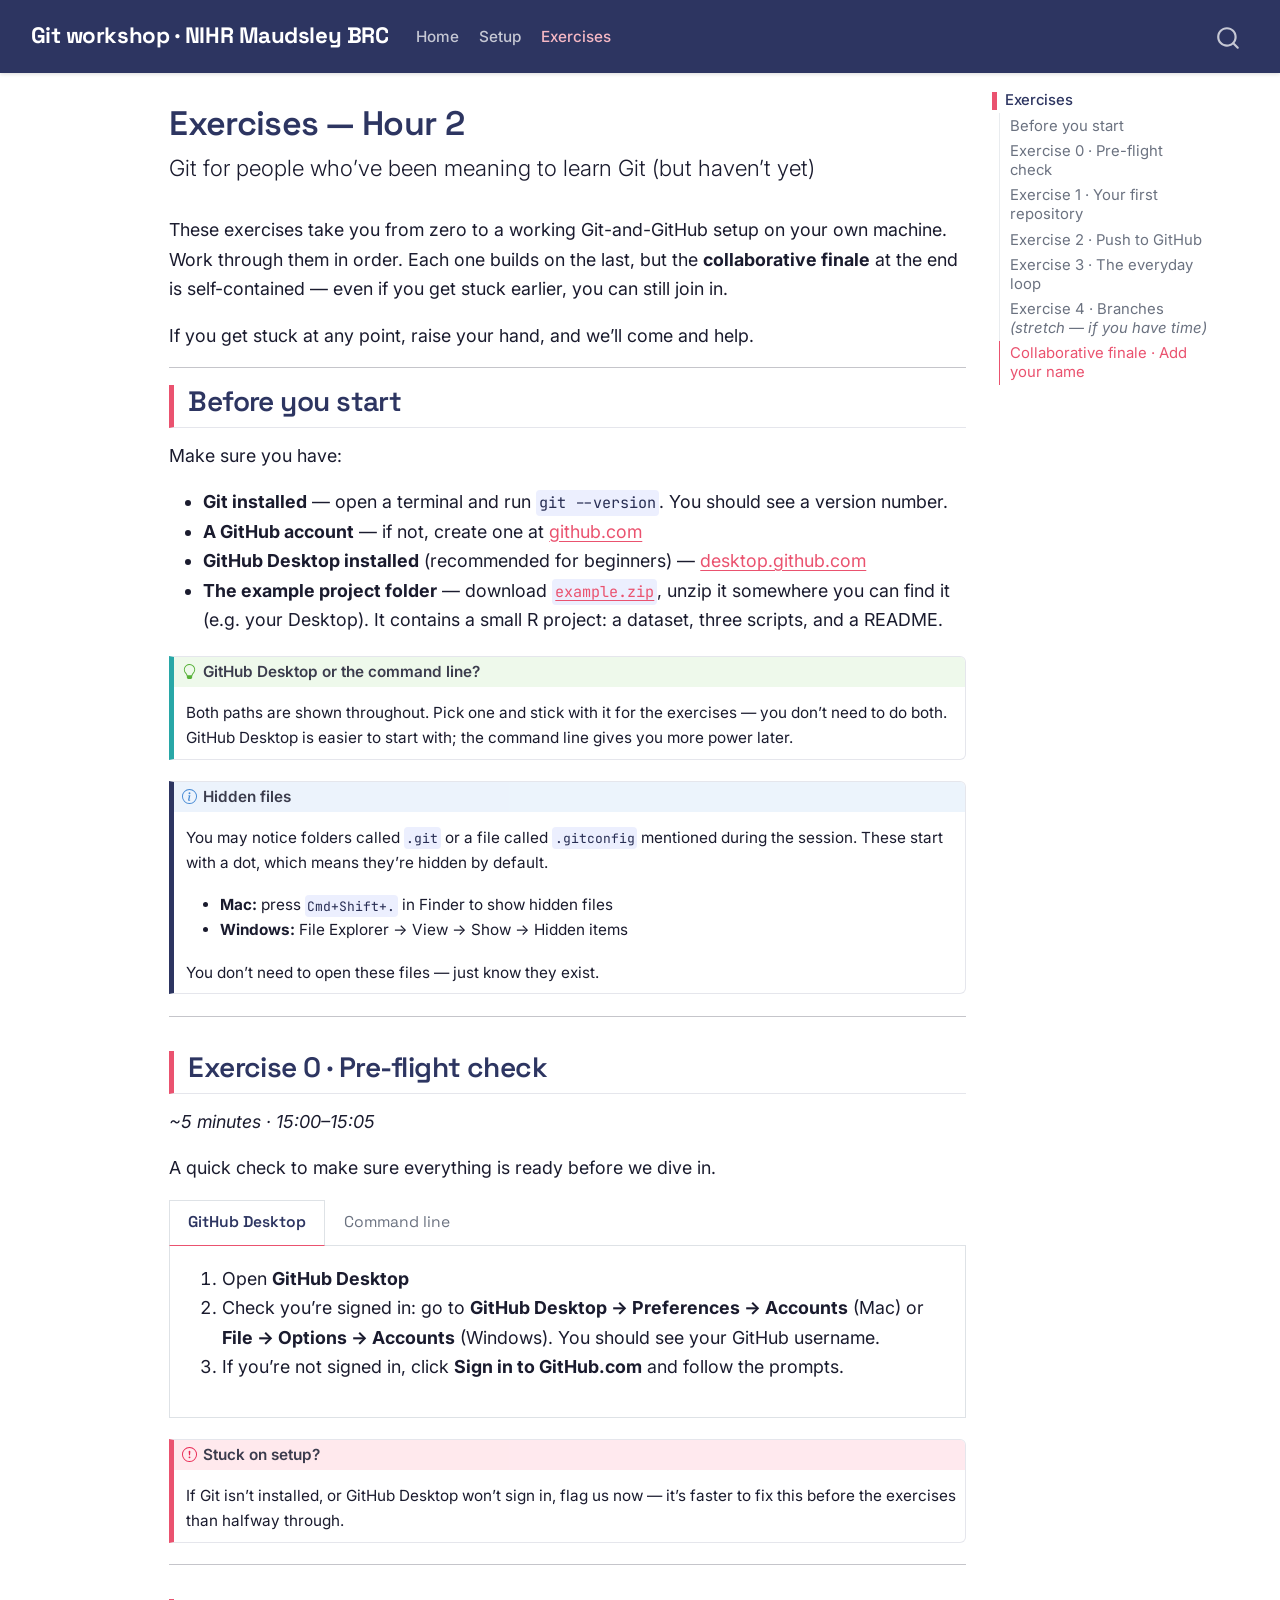
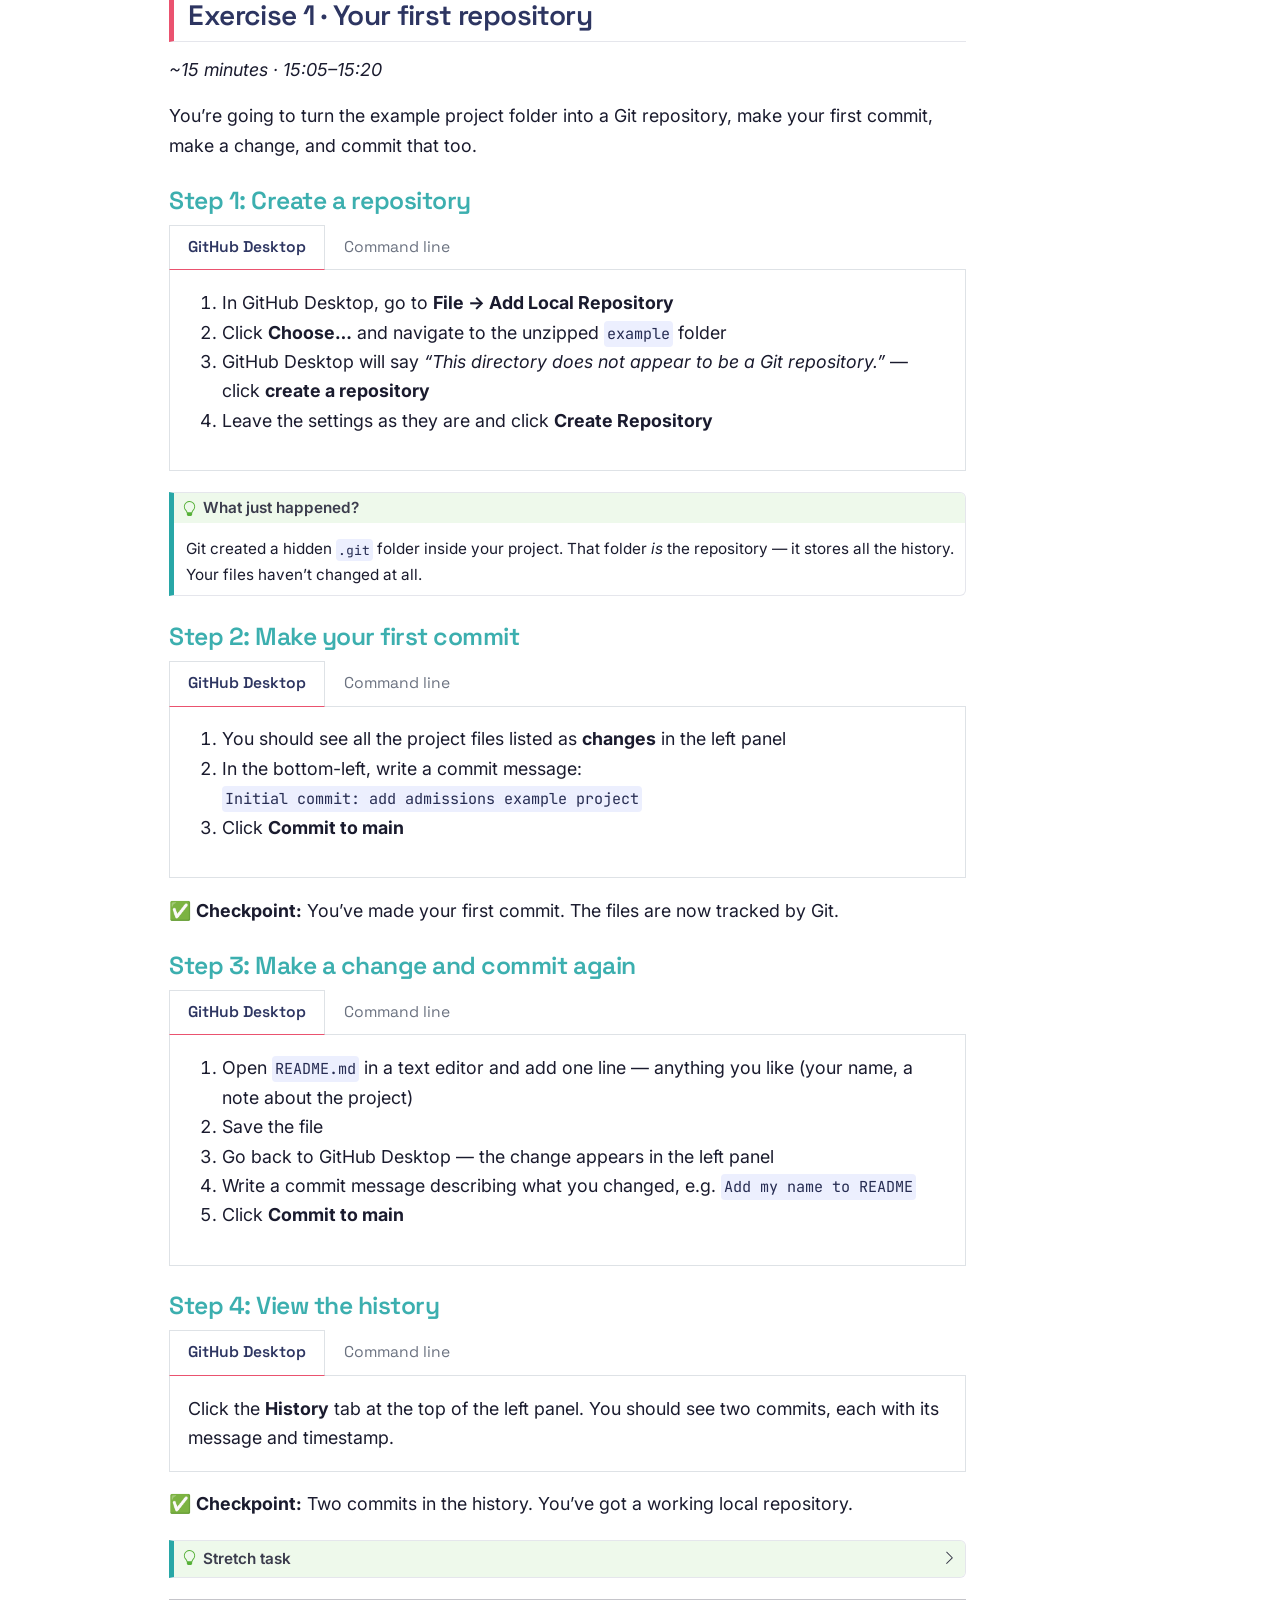
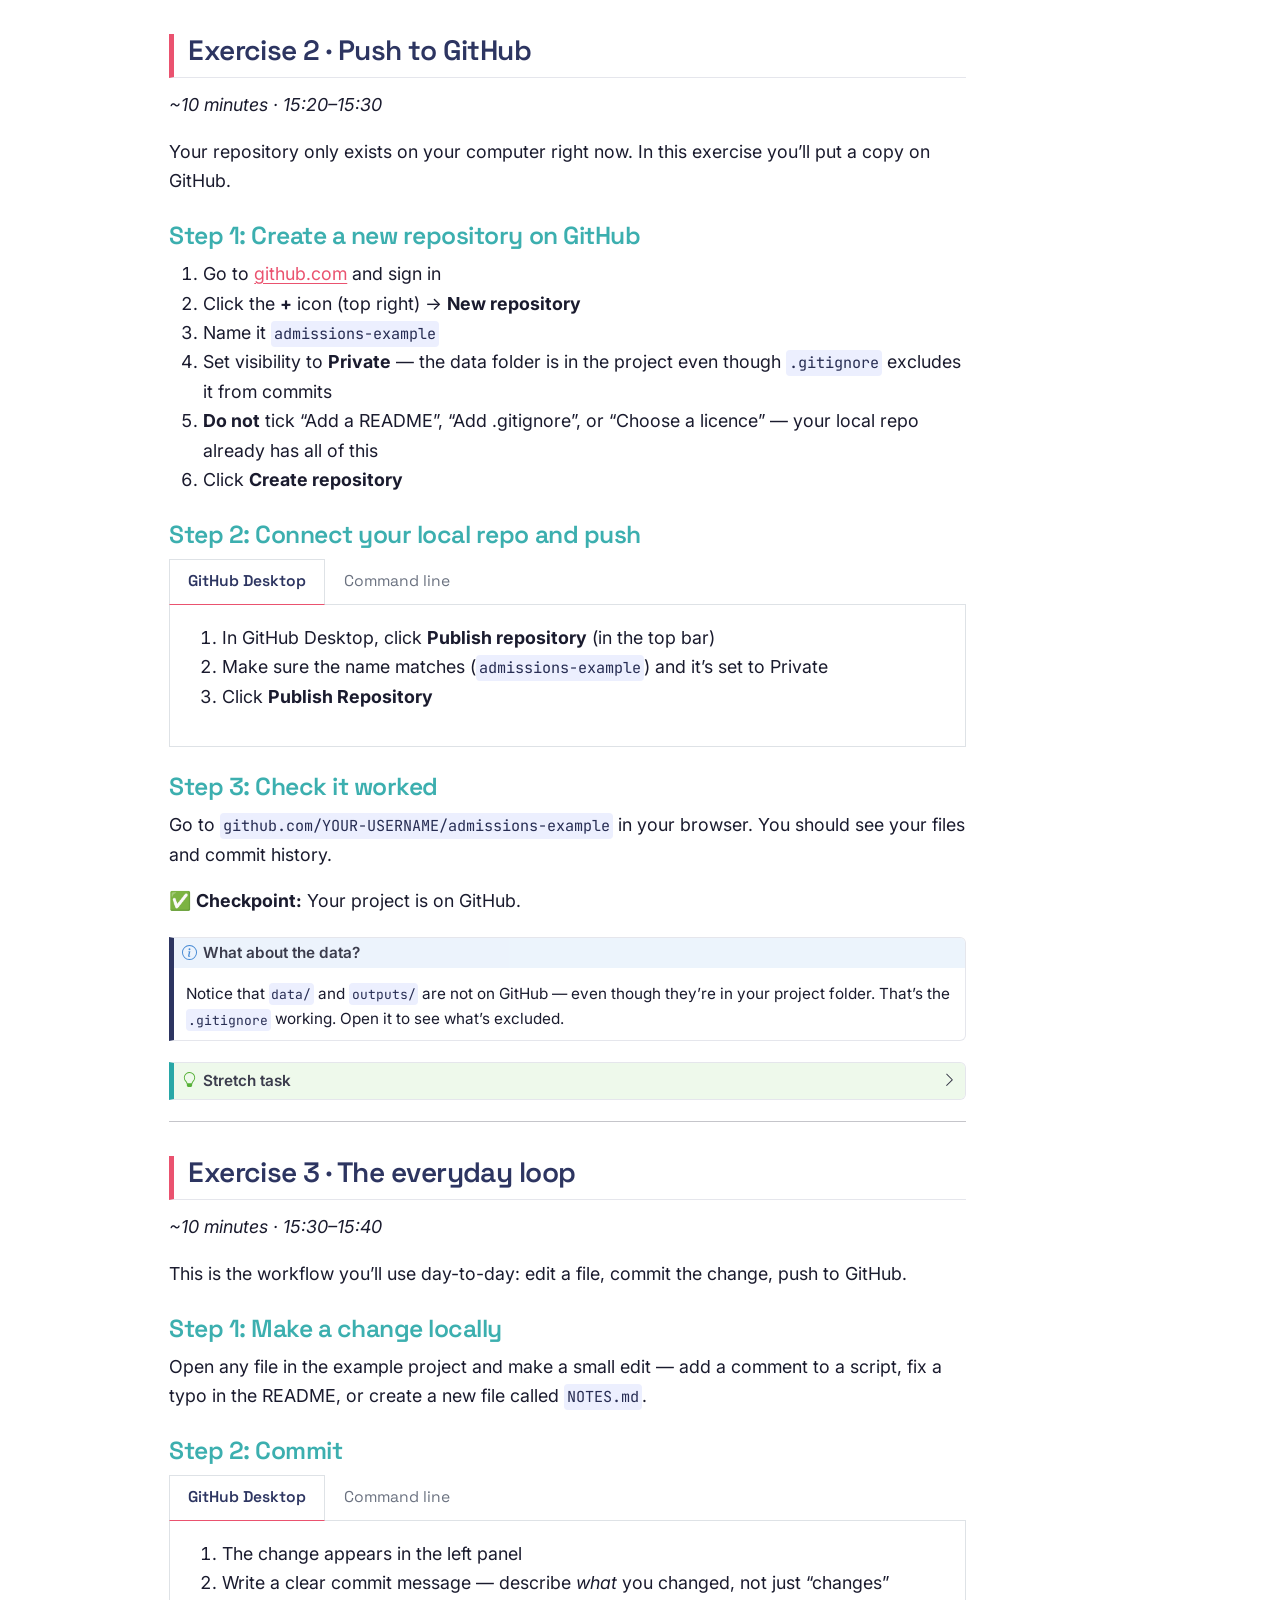
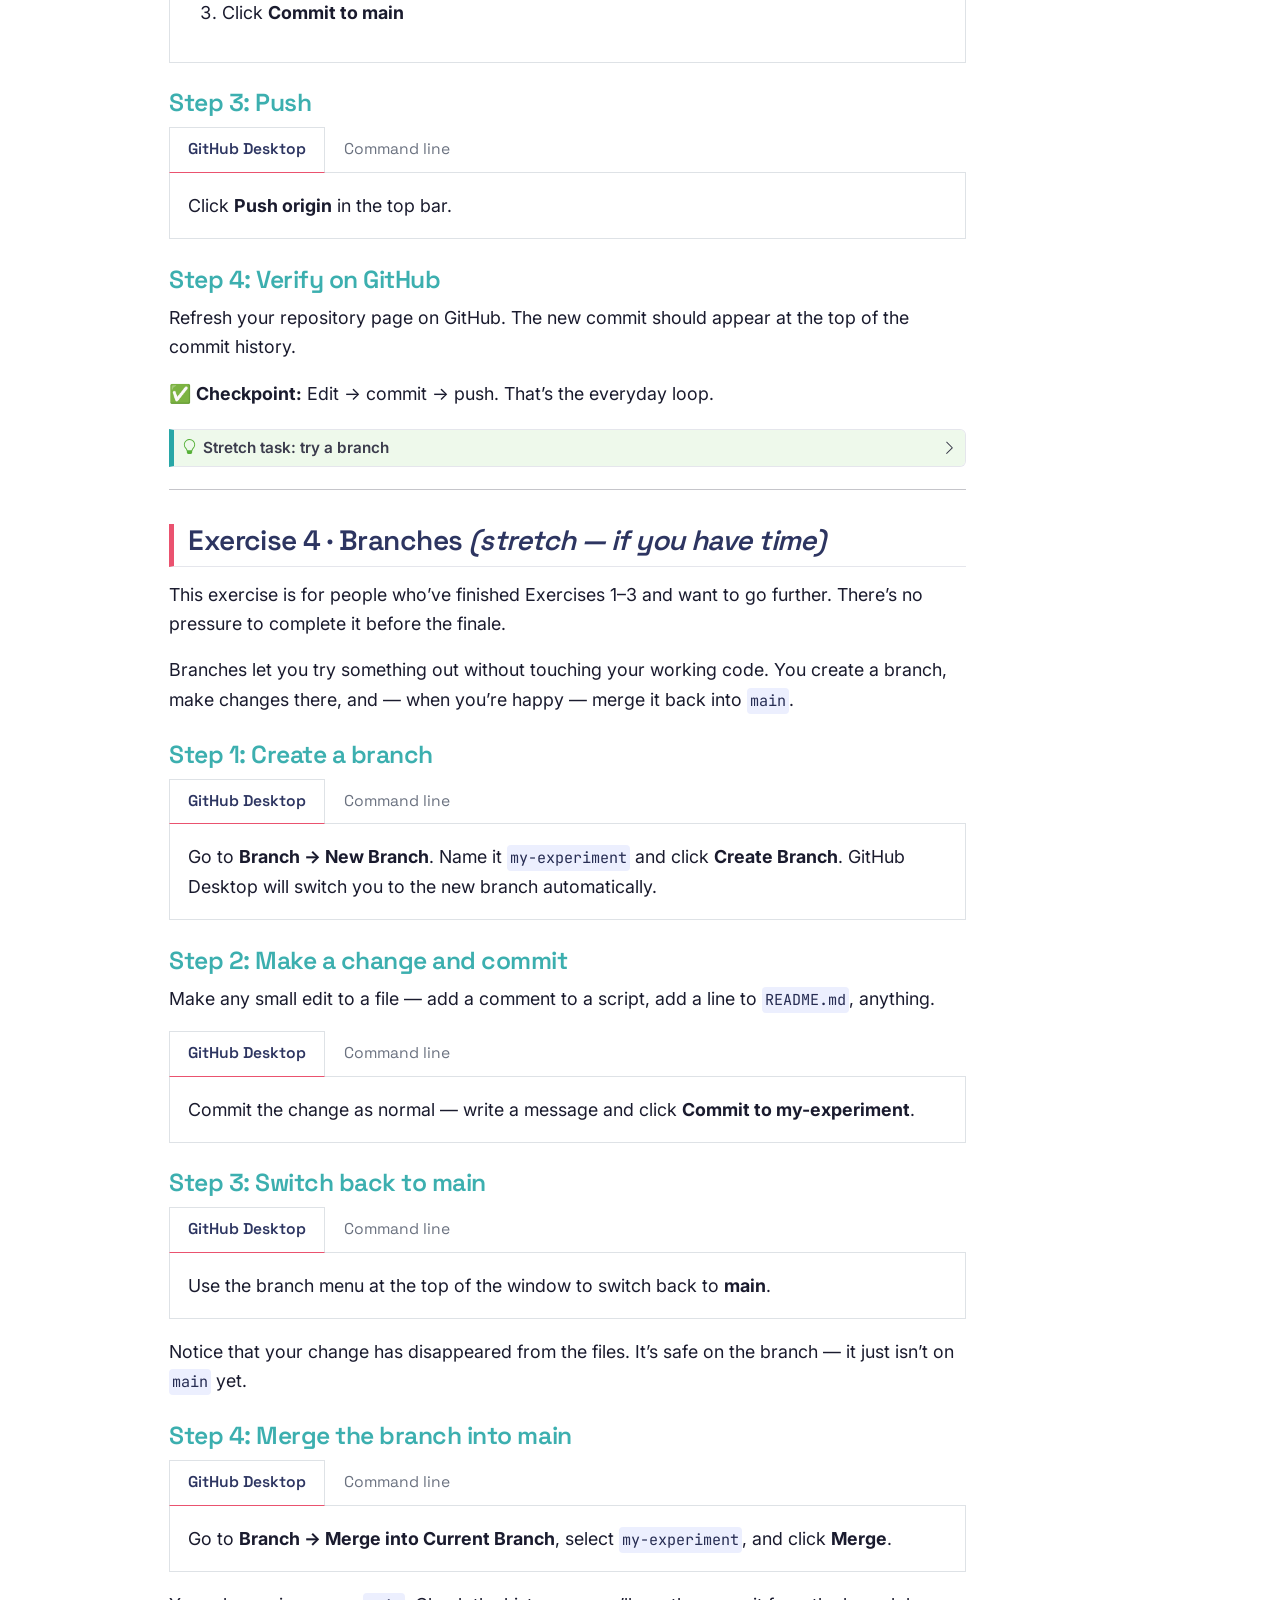
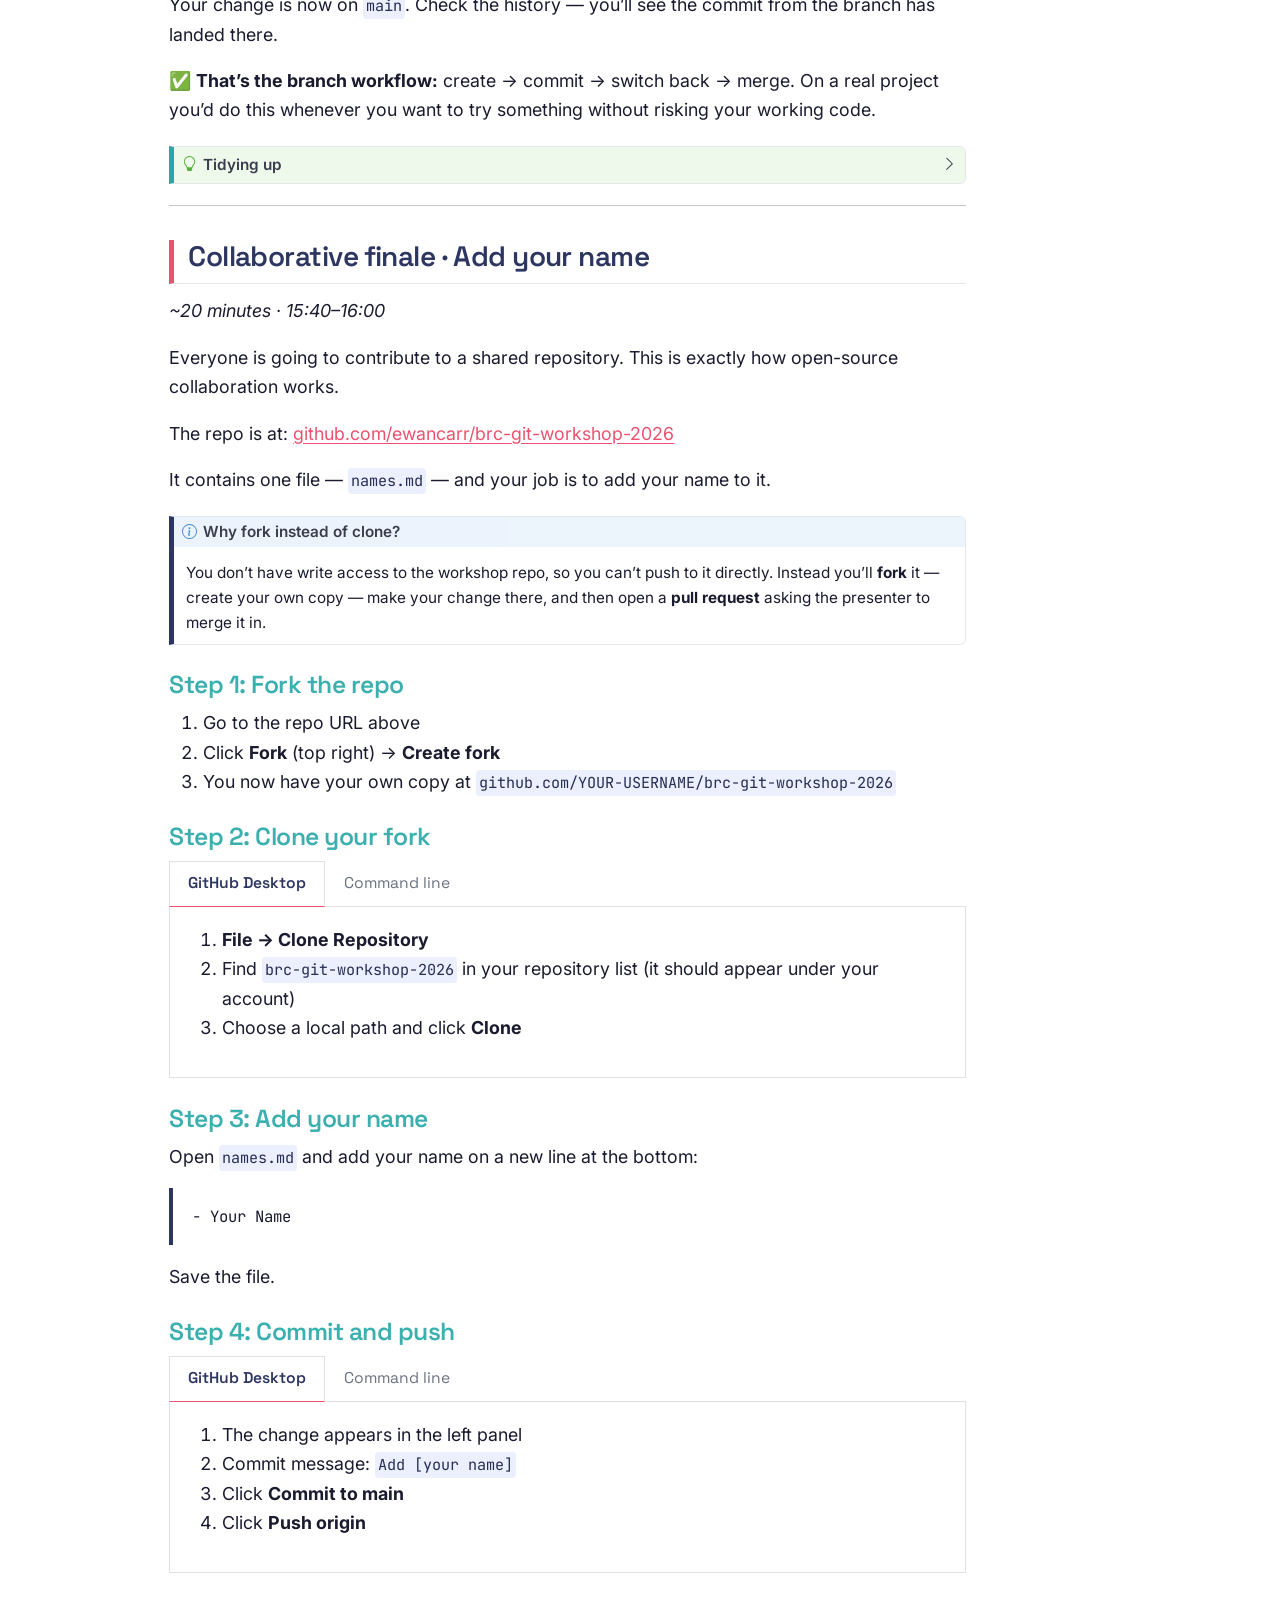
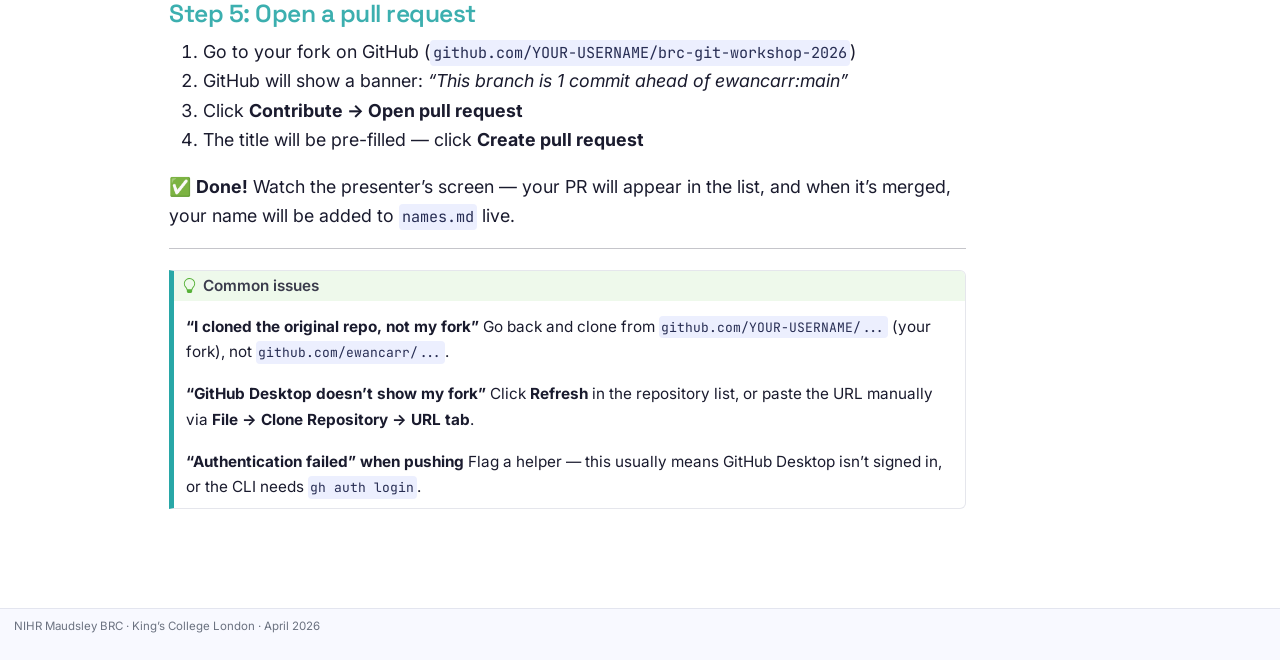
==== exercises.html @ 7ce15b09 "Built site for gh-pages" ====
<!DOCTYPE html>
<html xmlns="http://www.w3.org/1999/xhtml" lang="en" xml:lang="en"><head>

<meta charset="utf-8">
<meta name="generator" content="quarto-1.9.37">

<meta name="viewport" content="width=device-width, initial-scale=1.0, user-scalable=yes">


<title>Exercises — Hour 2 – Git workshop · NIHR Maudsley BRC</title>
<style>
/* Default styles provided by pandoc.
** See https://pandoc.org/MANUAL.html#variables-for-html for config info.
*/
code{white-space: pre-wrap;}
span.smallcaps{font-variant: small-caps;}
div.columns{display: flex; gap: min(4vw, 1.5em);}
div.column{flex: auto; overflow-x: auto;}
div.hanging-indent{margin-left: 1.5em; text-indent: -1.5em;}
ul.task-list{list-style: none;}
ul.task-list li input[type="checkbox"] {
  width: 0.8em;
  margin: 0 0.8em 0.2em -1em; /* quarto-specific, see https://github.com/quarto-dev/quarto-cli/issues/4556 */ 
  vertical-align: middle;
}
/* CSS for syntax highlighting */
html { -webkit-text-size-adjust: 100%; }
pre > code.sourceCode { white-space: pre; position: relative; }
pre > code.sourceCode > span { display: inline-block; line-height: 1.25; }
pre > code.sourceCode > span:empty { height: 1.2em; }
.sourceCode { overflow: visible; }
code.sourceCode > span { color: inherit; text-decoration: inherit; }
div.sourceCode { margin: 1em 0; }
pre.sourceCode { margin: 0; }
@media screen {
div.sourceCode { overflow: auto; }
}
@media print {
pre > code.sourceCode { white-space: pre-wrap; }
pre > code.sourceCode > span { text-indent: -5em; padding-left: 5em; }
}
pre.numberSource code
  { counter-reset: source-line 0; }
pre.numberSource code > span
  { position: relative; left: -4em; counter-increment: source-line; }
pre.numberSource code > span > a:first-child::before
  { content: counter(source-line);
    position: relative; left: -1em; text-align: right; vertical-align: baseline;
    border: none; display: inline-block;
    -webkit-touch-callout: none; -webkit-user-select: none;
    -khtml-user-select: none; -moz-user-select: none;
    -ms-user-select: none; user-select: none;
    padding: 0 4px; width: 4em;
  }
pre.numberSource { margin-left: 3em;  padding-left: 4px; }
div.sourceCode
  {   }
@media screen {
pre > code.sourceCode > span > a:first-child::before { text-decoration: underline; }
}
</style>


<script src="site_libs/quarto-nav/quarto-nav.js"></script>
<script src="site_libs/quarto-nav/headroom.min.js"></script>
<script src="site_libs/clipboard/clipboard.min.js"></script>
<script src="site_libs/quarto-search/autocomplete.umd.js"></script>
<script src="site_libs/quarto-search/fuse.min.js"></script>
<script src="site_libs/quarto-search/quarto-search.js"></script>
<meta name="quarto:offset" content="./">
<script src="site_libs/quarto-html/quarto.js" type="module"></script>
<script src="site_libs/quarto-html/tabsets/tabsets.js" type="module"></script>
<script src="site_libs/quarto-html/popper.min.js"></script>
<script src="site_libs/quarto-html/tippy.umd.min.js"></script>
<script src="site_libs/quarto-html/anchor.min.js"></script>
<link href="site_libs/quarto-html/tippy.css" rel="stylesheet">
<link href="site_libs/quarto-html/quarto-syntax-highlighting-7fde21fbbed941212ff23fc867eda995.css" rel="stylesheet" id="quarto-text-highlighting-styles">
<script src="site_libs/bootstrap/bootstrap.min.js"></script>
<link href="site_libs/bootstrap/bootstrap-icons.css" rel="stylesheet">
<link href="site_libs/bootstrap/bootstrap-3fadc6c40564baed3ffd0f9ff71109e2.min.css" rel="stylesheet" append-hash="true" id="quarto-bootstrap" data-mode="light">
<script id="quarto-search-options" type="application/json">{
  "location": "navbar",
  "copy-button": false,
  "collapse-after": 3,
  "panel-placement": "end",
  "type": "overlay",
  "limit": 50,
  "keyboard-shortcut": [
    "f",
    "/",
    "s"
  ],
  "show-item-context": false,
  "language": {
    "search-no-results-text": "No results",
    "search-matching-documents-text": "matching documents",
    "search-copy-link-title": "Copy link to search",
    "search-hide-matches-text": "Hide additional matches",
    "search-more-match-text": "more match in this document",
    "search-more-matches-text": "more matches in this document",
    "search-clear-button-title": "Clear",
    "search-text-placeholder": "",
    "search-detached-cancel-button-title": "Cancel",
    "search-submit-button-title": "Submit",
    "search-label": "Search"
  }
}</script>


</head>

<body class="nav-fixed quarto-light">

<div id="quarto-search-results"></div>
  <header id="quarto-header" class="headroom fixed-top">
    <nav class="navbar navbar-expand-lg " data-bs-theme="dark">
      <div class="navbar-container container-fluid">
      <div class="navbar-brand-container mx-auto">
    <a class="navbar-brand" href="./index.html">
    <span class="navbar-title">Git workshop · NIHR Maudsley BRC</span>
    </a>
  </div>
            <div id="quarto-search" class="" title="Search"></div>
          <button class="navbar-toggler" type="button" data-bs-toggle="collapse" data-bs-target="#navbarCollapse" aria-controls="navbarCollapse" role="menu" aria-expanded="false" aria-label="Toggle navigation" onclick="if (window.quartoToggleHeadroom) { window.quartoToggleHeadroom(); }">
  <span class="navbar-toggler-icon"></span>
</button>
          <div class="collapse navbar-collapse" id="navbarCollapse">
            <ul class="navbar-nav navbar-nav-scroll me-auto">
  <li class="nav-item">
    <a class="nav-link" href="./index.html"> 
<span class="menu-text">Home</span></a>
  </li>  
  <li class="nav-item">
    <a class="nav-link" href="./setup.html"> 
<span class="menu-text">Setup</span></a>
  </li>  
  <li class="nav-item">
    <a class="nav-link active" href="./exercises.html" aria-current="page"> 
<span class="menu-text">Exercises</span></a>
  </li>  
</ul>
          </div> <!-- /navcollapse -->
            <div class="quarto-navbar-tools">
</div>
      </div> <!-- /container-fluid -->
    </nav>
</header>
<!-- content -->
<div id="quarto-content" class="quarto-container page-columns page-rows-contents page-layout-article page-navbar">
<!-- sidebar -->
<!-- margin-sidebar -->
    <div id="quarto-margin-sidebar" class="sidebar margin-sidebar">
        <nav id="TOC" role="doc-toc" class="toc-active">
    <h2 id="toc-title">Exercises</h2>
   
  <ul class="collapse">
  <li><a href="#before-you-start" id="toc-before-you-start" class="nav-link active" data-scroll-target="#before-you-start">Before you start</a></li>
  <li><a href="#ex0" id="toc-ex0" class="nav-link" data-scroll-target="#ex0">Exercise 0 · Pre-flight check</a></li>
  <li><a href="#ex1" id="toc-ex1" class="nav-link" data-scroll-target="#ex1">Exercise 1 · Your first repository</a></li>
  <li><a href="#ex2" id="toc-ex2" class="nav-link" data-scroll-target="#ex2">Exercise 2 · Push to GitHub</a></li>
  <li><a href="#ex3" id="toc-ex3" class="nav-link" data-scroll-target="#ex3">Exercise 3 · The everyday loop</a></li>
  <li><a href="#ex4" id="toc-ex4" class="nav-link" data-scroll-target="#ex4">Exercise 4 · Branches <em>(stretch — if you have time)</em></a></li>
  <li><a href="#finale" id="toc-finale" class="nav-link" data-scroll-target="#finale">Collaborative finale · Add your name</a></li>
  </ul>
</nav>
    </div>
<!-- main -->
<main class="content" id="quarto-document-content">

<header id="title-block-header" class="quarto-title-block default">
<div class="quarto-title">
<h1 class="title">Exercises — Hour 2</h1>
<p class="subtitle lead">Git for people who’ve been meaning to learn Git (but haven’t yet)</p>
</div>



<div class="quarto-title-meta">

    
  
    
  </div>
  


</header>


<p>These exercises take you from zero to a working Git-and-GitHub setup on your own machine. Work through them in order. Each one builds on the last, but the <strong>collaborative finale</strong> at the end is self-contained — even if you get stuck earlier, you can still join in.</p>
<p>If you get stuck at any point, raise your hand, and we’ll come and help.</p>
<hr>
<section id="before-you-start" class="level2">
<h2 class="anchored" data-anchor-id="before-you-start">Before you start</h2>
<p>Make sure you have:</p>
<ul>
<li><strong>Git installed</strong> — open a terminal and run <code>git --version</code>. You should see a version number.</li>
<li><strong>A GitHub account</strong> — if not, create one at <a href="https://github.com">github.com</a></li>
<li><strong>GitHub Desktop installed</strong> (recommended for beginners) — <a href="https://desktop.github.com">desktop.github.com</a></li>
<li><strong>The example project folder</strong> — download <a href="example.zip"><code>example.zip</code></a>, unzip it somewhere you can find it (e.g.&nbsp;your Desktop). It contains a small R project: a dataset, three scripts, and a README.</li>
</ul>
<div class="callout callout-style-default callout-tip callout-titled">
<div class="callout-header d-flex align-content-center">
<div class="callout-icon-container">
<i class="callout-icon"></i>
</div>
<div class="callout-title-container flex-fill">
<span class="screen-reader-only">Tip</span>GitHub Desktop or the command line?
</div>
</div>
<div class="callout-body-container callout-body">
<p>Both paths are shown throughout. Pick one and stick with it for the exercises — you don’t need to do both. GitHub Desktop is easier to start with; the command line gives you more power later.</p>
</div>
</div>
<div class="callout callout-style-default callout-note callout-titled">
<div class="callout-header d-flex align-content-center">
<div class="callout-icon-container">
<i class="callout-icon"></i>
</div>
<div class="callout-title-container flex-fill">
<span class="screen-reader-only">Note</span>Hidden files
</div>
</div>
<div class="callout-body-container callout-body">
<p>You may notice folders called <code>.git</code> or a file called <code>.gitconfig</code> mentioned during the session. These start with a dot, which means they’re hidden by default.</p>
<ul>
<li><strong>Mac:</strong> press <code>Cmd+Shift+.</code> in Finder to show hidden files</li>
<li><strong>Windows:</strong> File Explorer → View → Show → Hidden items</li>
</ul>
<p>You don’t need to open these files — just know they exist.</p>
</div>
</div>
<hr>
</section>
<section id="ex0" class="level2">
<h2 class="anchored" data-anchor-id="ex0">Exercise 0 · Pre-flight check</h2>
<p><em>~5 minutes · 15:00–15:05</em></p>
<p>A quick check to make sure everything is ready before we dive in.</p>
<div class="tabset-margin-container"></div><div class="panel-tabset">
<ul class="nav nav-tabs" role="tablist"><li class="nav-item" role="presentation"><a class="nav-link active" id="tabset-1-1-tab" data-bs-toggle="tab" data-bs-target="#tabset-1-1" role="tab" aria-controls="tabset-1-1" aria-selected="true" href="">GitHub Desktop</a></li><li class="nav-item" role="presentation"><a class="nav-link" id="tabset-1-2-tab" data-bs-toggle="tab" data-bs-target="#tabset-1-2" role="tab" aria-controls="tabset-1-2" aria-selected="false" href="">Command line</a></li></ul>
<div class="tab-content">
<div id="tabset-1-1" class="tab-pane active" role="tabpanel" aria-labelledby="tabset-1-1-tab">
<ol type="1">
<li>Open <strong>GitHub Desktop</strong></li>
<li>Check you’re signed in: go to <strong>GitHub Desktop → Preferences → Accounts</strong> (Mac) or <strong>File → Options → Accounts</strong> (Windows). You should see your GitHub username.</li>
<li>If you’re not signed in, click <strong>Sign in to GitHub.com</strong> and follow the prompts.</li>
</ol>
</div>
<div id="tabset-1-2" class="tab-pane" role="tabpanel" aria-labelledby="tabset-1-2-tab">
<ol type="1">
<li><p>Open a terminal (<strong>Terminal</strong> on Mac, <strong>Git Bash</strong> on Windows)</p></li>
<li><p>Check Git is installed:</p>
<div class="code-copy-outer-scaffold"><div class="sourceCode" id="cb1"><pre class="sourceCode bash code-with-copy"><code class="sourceCode bash"><span id="cb1-1"><a href="#cb1-1" aria-hidden="true" tabindex="-1"></a><span class="fu">git</span> <span class="at">--version</span></span></code></pre></div><button title="Copy to Clipboard" class="code-copy-button"><i class="bi"></i></button></div>
<p>You should see something like <code>git version 2.44.0</code>.</p></li>
<li><p>Check you’re authenticated with GitHub:</p>
<div class="code-copy-outer-scaffold"><div class="sourceCode" id="cb2"><pre class="sourceCode bash code-with-copy"><code class="sourceCode bash"><span id="cb2-1"><a href="#cb2-1" aria-hidden="true" tabindex="-1"></a><span class="ex">gh</span> auth status</span></code></pre></div><button title="Copy to Clipboard" class="code-copy-button"><i class="bi"></i></button></div>
<p>If you see <code>Logged in to github.com</code>, you’re ready. If not, run:</p>
<div class="code-copy-outer-scaffold"><div class="sourceCode" id="cb3"><pre class="sourceCode bash code-with-copy"><code class="sourceCode bash"><span id="cb3-1"><a href="#cb3-1" aria-hidden="true" tabindex="-1"></a><span class="ex">gh</span> auth login</span></code></pre></div><button title="Copy to Clipboard" class="code-copy-button"><i class="bi"></i></button></div>
<p>and follow the prompts.</p></li>
</ol>
</div>
</div>
</div>
<div class="callout callout-style-default callout-important callout-titled">
<div class="callout-header d-flex align-content-center">
<div class="callout-icon-container">
<i class="callout-icon"></i>
</div>
<div class="callout-title-container flex-fill">
<span class="screen-reader-only">Important</span>Stuck on setup?
</div>
</div>
<div class="callout-body-container callout-body">
<p>If Git isn’t installed, or GitHub Desktop won’t sign in, flag us now — it’s faster to fix this before the exercises than halfway through.</p>
</div>
</div>
<hr>
</section>
<section id="ex1" class="level2">
<h2 class="anchored" data-anchor-id="ex1">Exercise 1 · Your first repository</h2>
<p><em>~15 minutes · 15:05–15:20</em></p>
<p>You’re going to turn the example project folder into a Git repository, make your first commit, make a change, and commit that too.</p>
<section id="step-1-create-a-repository" class="level3">
<h3 class="anchored" data-anchor-id="step-1-create-a-repository">Step 1: Create a repository</h3>
<div class="tabset-margin-container"></div><div class="panel-tabset">
<ul class="nav nav-tabs" role="tablist"><li class="nav-item" role="presentation"><a class="nav-link active" id="tabset-2-1-tab" data-bs-toggle="tab" data-bs-target="#tabset-2-1" role="tab" aria-controls="tabset-2-1" aria-selected="true" href="">GitHub Desktop</a></li><li class="nav-item" role="presentation"><a class="nav-link" id="tabset-2-2-tab" data-bs-toggle="tab" data-bs-target="#tabset-2-2" role="tab" aria-controls="tabset-2-2" aria-selected="false" href="">Command line</a></li></ul>
<div class="tab-content">
<div id="tabset-2-1" class="tab-pane active" role="tabpanel" aria-labelledby="tabset-2-1-tab">
<ol type="1">
<li>In GitHub Desktop, go to <strong>File → Add Local Repository</strong></li>
<li>Click <strong>Choose…</strong> and navigate to the unzipped <code>example</code> folder</li>
<li>GitHub Desktop will say <em>“This directory does not appear to be a Git repository.”</em> — click <strong>create a repository</strong></li>
<li>Leave the settings as they are and click <strong>Create Repository</strong></li>
</ol>
</div>
<div id="tabset-2-2" class="tab-pane" role="tabpanel" aria-labelledby="tabset-2-2-tab">
<ol type="1">
<li><p>In your terminal, navigate to the example folder:</p>
<div class="code-copy-outer-scaffold"><div class="sourceCode" id="cb4"><pre class="sourceCode bash code-with-copy"><code class="sourceCode bash"><span id="cb4-1"><a href="#cb4-1" aria-hidden="true" tabindex="-1"></a><span class="bu">cd</span> ~/Desktop/example</span></code></pre></div><button title="Copy to Clipboard" class="code-copy-button"><i class="bi"></i></button></div>
<p>(adjust the path if you unzipped it somewhere else)</p></li>
<li><p>Initialise a Git repository:</p>
<div class="code-copy-outer-scaffold"><div class="sourceCode" id="cb5"><pre class="sourceCode bash code-with-copy"><code class="sourceCode bash"><span id="cb5-1"><a href="#cb5-1" aria-hidden="true" tabindex="-1"></a><span class="fu">git</span> init</span>
<span id="cb5-2"><a href="#cb5-2" aria-hidden="true" tabindex="-1"></a><span class="fu">git</span> symbolic-ref HEAD refs/heads/main</span></code></pre></div><button title="Copy to Clipboard" class="code-copy-button"><i class="bi"></i></button></div></li>
</ol>
</div>
</div>
</div>
<div class="callout callout-style-default callout-tip callout-titled">
<div class="callout-header d-flex align-content-center">
<div class="callout-icon-container">
<i class="callout-icon"></i>
</div>
<div class="callout-title-container flex-fill">
<span class="screen-reader-only">Tip</span>What just happened?
</div>
</div>
<div class="callout-body-container callout-body">
<p>Git created a hidden <code>.git</code> folder inside your project. That folder <em>is</em> the repository — it stores all the history. Your files haven’t changed at all.</p>
</div>
</div>
</section>
<section id="step-2-make-your-first-commit" class="level3">
<h3 class="anchored" data-anchor-id="step-2-make-your-first-commit">Step 2: Make your first commit</h3>
<div class="tabset-margin-container"></div><div class="panel-tabset">
<ul class="nav nav-tabs" role="tablist"><li class="nav-item" role="presentation"><a class="nav-link active" id="tabset-3-1-tab" data-bs-toggle="tab" data-bs-target="#tabset-3-1" role="tab" aria-controls="tabset-3-1" aria-selected="true" href="">GitHub Desktop</a></li><li class="nav-item" role="presentation"><a class="nav-link" id="tabset-3-2-tab" data-bs-toggle="tab" data-bs-target="#tabset-3-2" role="tab" aria-controls="tabset-3-2" aria-selected="false" href="">Command line</a></li></ul>
<div class="tab-content">
<div id="tabset-3-1" class="tab-pane active" role="tabpanel" aria-labelledby="tabset-3-1-tab">
<ol type="1">
<li>You should see all the project files listed as <strong>changes</strong> in the left panel</li>
<li>In the bottom-left, write a commit message: <code>Initial commit: add admissions example project</code></li>
<li>Click <strong>Commit to main</strong></li>
</ol>
</div>
<div id="tabset-3-2" class="tab-pane" role="tabpanel" aria-labelledby="tabset-3-2-tab">
<div class="code-copy-outer-scaffold"><div class="sourceCode" id="cb6"><pre class="sourceCode bash code-with-copy"><code class="sourceCode bash"><span id="cb6-1"><a href="#cb6-1" aria-hidden="true" tabindex="-1"></a><span class="fu">git</span> add .</span>
<span id="cb6-2"><a href="#cb6-2" aria-hidden="true" tabindex="-1"></a><span class="fu">git</span> commit <span class="at">-m</span> <span class="st">"Initial commit: add admissions example project"</span></span></code></pre></div><button title="Copy to Clipboard" class="code-copy-button"><i class="bi"></i></button></div>
</div>
</div>
</div>
<p>✅ <strong>Checkpoint:</strong> You’ve made your first commit. The files are now tracked by Git.</p>
</section>
<section id="step-3-make-a-change-and-commit-again" class="level3">
<h3 class="anchored" data-anchor-id="step-3-make-a-change-and-commit-again">Step 3: Make a change and commit again</h3>
<div class="tabset-margin-container"></div><div class="panel-tabset">
<ul class="nav nav-tabs" role="tablist"><li class="nav-item" role="presentation"><a class="nav-link active" id="tabset-4-1-tab" data-bs-toggle="tab" data-bs-target="#tabset-4-1" role="tab" aria-controls="tabset-4-1" aria-selected="true" href="">GitHub Desktop</a></li><li class="nav-item" role="presentation"><a class="nav-link" id="tabset-4-2-tab" data-bs-toggle="tab" data-bs-target="#tabset-4-2" role="tab" aria-controls="tabset-4-2" aria-selected="false" href="">Command line</a></li></ul>
<div class="tab-content">
<div id="tabset-4-1" class="tab-pane active" role="tabpanel" aria-labelledby="tabset-4-1-tab">
<ol type="1">
<li>Open <code>README.md</code> in a text editor and add one line — anything you like (your name, a note about the project)</li>
<li>Save the file</li>
<li>Go back to GitHub Desktop — the change appears in the left panel</li>
<li>Write a commit message describing what you changed, e.g.&nbsp;<code>Add my name to README</code></li>
<li>Click <strong>Commit to main</strong></li>
</ol>
</div>
<div id="tabset-4-2" class="tab-pane" role="tabpanel" aria-labelledby="tabset-4-2-tab">
<ol type="1">
<li><p>Open <code>README.md</code> and add a line, then save</p></li>
<li><p>Stage and commit the change:</p>
<div class="code-copy-outer-scaffold"><div class="sourceCode" id="cb7"><pre class="sourceCode bash code-with-copy"><code class="sourceCode bash"><span id="cb7-1"><a href="#cb7-1" aria-hidden="true" tabindex="-1"></a><span class="fu">git</span> add README.md</span>
<span id="cb7-2"><a href="#cb7-2" aria-hidden="true" tabindex="-1"></a><span class="fu">git</span> commit <span class="at">-m</span> <span class="st">"Add my name to README"</span></span></code></pre></div><button title="Copy to Clipboard" class="code-copy-button"><i class="bi"></i></button></div></li>
</ol>
</div>
</div>
</div>
</section>
<section id="step-4-view-the-history" class="level3">
<h3 class="anchored" data-anchor-id="step-4-view-the-history">Step 4: View the history</h3>
<div class="tabset-margin-container"></div><div class="panel-tabset">
<ul class="nav nav-tabs" role="tablist"><li class="nav-item" role="presentation"><a class="nav-link active" id="tabset-5-1-tab" data-bs-toggle="tab" data-bs-target="#tabset-5-1" role="tab" aria-controls="tabset-5-1" aria-selected="true" href="">GitHub Desktop</a></li><li class="nav-item" role="presentation"><a class="nav-link" id="tabset-5-2-tab" data-bs-toggle="tab" data-bs-target="#tabset-5-2" role="tab" aria-controls="tabset-5-2" aria-selected="false" href="">Command line</a></li></ul>
<div class="tab-content">
<div id="tabset-5-1" class="tab-pane active" role="tabpanel" aria-labelledby="tabset-5-1-tab">
<p>Click the <strong>History</strong> tab at the top of the left panel. You should see two commits, each with its message and timestamp.</p>
</div>
<div id="tabset-5-2" class="tab-pane" role="tabpanel" aria-labelledby="tabset-5-2-tab">
<div class="code-copy-outer-scaffold"><div class="sourceCode" id="cb8"><pre class="sourceCode bash code-with-copy"><code class="sourceCode bash"><span id="cb8-1"><a href="#cb8-1" aria-hidden="true" tabindex="-1"></a><span class="fu">git</span> log <span class="at">--oneline</span></span></code></pre></div><button title="Copy to Clipboard" class="code-copy-button"><i class="bi"></i></button></div>
<p>You should see two commits listed, most recent first.</p>
</div>
</div>
</div>
<p>✅ <strong>Checkpoint:</strong> Two commits in the history. You’ve got a working local repository.</p>
<div class="callout callout-style-default callout-tip callout-titled">
<div class="callout-header d-flex align-content-center collapsed" data-bs-toggle="collapse" data-bs-target=".callout-5-contents" aria-controls="callout-5" aria-expanded="false" aria-label="Toggle callout">
<div class="callout-icon-container">
<i class="callout-icon"></i>
</div>
<div class="callout-title-container flex-fill">
<span class="screen-reader-only">Tip</span>Stretch task
</div>
<div class="callout-btn-toggle d-inline-block border-0 py-1 ps-1 pe-0 float-end"><i class="callout-toggle"></i></div>
</div>
<div id="callout-5" class="callout-5-contents callout-collapse collapse">
<div class="callout-body-container callout-body">
<ul>
<li>Make two more commits (change a different file each time)</li>
<li>In GitHub Desktop, click on a commit in the History tab to see exactly what changed line by line</li>
<li>On the command line: <code>git diff HEAD~1</code> compares your current state to the previous commit</li>
</ul>
</div>
</div>
</div>
<hr>
</section>
</section>
<section id="ex2" class="level2">
<h2 class="anchored" data-anchor-id="ex2">Exercise 2 · Push to GitHub</h2>
<p><em>~10 minutes · 15:20–15:30</em></p>
<p>Your repository only exists on your computer right now. In this exercise you’ll put a copy on GitHub.</p>
<section id="step-1-create-a-new-repository-on-github" class="level3">
<h3 class="anchored" data-anchor-id="step-1-create-a-new-repository-on-github">Step 1: Create a new repository on GitHub</h3>
<ol type="1">
<li>Go to <a href="https://github.com">github.com</a> and sign in</li>
<li>Click the <strong>+</strong> icon (top right) → <strong>New repository</strong></li>
<li>Name it <code>admissions-example</code></li>
<li>Set visibility to <strong>Private</strong> — the data folder is in the project even though <code>.gitignore</code> excludes it from commits</li>
<li><strong>Do not</strong> tick “Add a README”, “Add .gitignore”, or “Choose a licence” — your local repo already has all of this</li>
<li>Click <strong>Create repository</strong></li>
</ol>
</section>
<section id="step-2-connect-your-local-repo-and-push" class="level3">
<h3 class="anchored" data-anchor-id="step-2-connect-your-local-repo-and-push">Step 2: Connect your local repo and push</h3>
<div class="tabset-margin-container"></div><div class="panel-tabset">
<ul class="nav nav-tabs" role="tablist"><li class="nav-item" role="presentation"><a class="nav-link active" id="tabset-6-1-tab" data-bs-toggle="tab" data-bs-target="#tabset-6-1" role="tab" aria-controls="tabset-6-1" aria-selected="true" href="">GitHub Desktop</a></li><li class="nav-item" role="presentation"><a class="nav-link" id="tabset-6-2-tab" data-bs-toggle="tab" data-bs-target="#tabset-6-2" role="tab" aria-controls="tabset-6-2" aria-selected="false" href="">Command line</a></li></ul>
<div class="tab-content">
<div id="tabset-6-1" class="tab-pane active" role="tabpanel" aria-labelledby="tabset-6-1-tab">
<ol type="1">
<li>In GitHub Desktop, click <strong>Publish repository</strong> (in the top bar)</li>
<li>Make sure the name matches (<code>admissions-example</code>) and it’s set to Private</li>
<li>Click <strong>Publish Repository</strong></li>
</ol>
</div>
<div id="tabset-6-2" class="tab-pane" role="tabpanel" aria-labelledby="tabset-6-2-tab">
<p>Copy the two lines GitHub shows you under <em>“…or push an existing repository from the command line”</em>. They look like this:</p>
<div class="code-copy-outer-scaffold"><div class="sourceCode" id="cb9"><pre class="sourceCode bash code-with-copy"><code class="sourceCode bash"><span id="cb9-1"><a href="#cb9-1" aria-hidden="true" tabindex="-1"></a><span class="fu">git</span> remote add origin https://github.com/YOUR-USERNAME/admissions-example.git</span>
<span id="cb9-2"><a href="#cb9-2" aria-hidden="true" tabindex="-1"></a><span class="fu">git</span> push <span class="at">-u</span> origin main</span></code></pre></div><button title="Copy to Clipboard" class="code-copy-button"><i class="bi"></i></button></div>
<p>Run them in your terminal (replacing <code>YOUR-USERNAME</code> with your GitHub username).</p>
</div>
</div>
</div>
</section>
<section id="step-3-check-it-worked" class="level3">
<h3 class="anchored" data-anchor-id="step-3-check-it-worked">Step 3: Check it worked</h3>
<p>Go to <code>github.com/YOUR-USERNAME/admissions-example</code> in your browser. You should see your files and commit history.</p>
<p>✅ <strong>Checkpoint:</strong> Your project is on GitHub.</p>
<div class="callout callout-style-default callout-note callout-titled">
<div class="callout-header d-flex align-content-center">
<div class="callout-icon-container">
<i class="callout-icon"></i>
</div>
<div class="callout-title-container flex-fill">
<span class="screen-reader-only">Note</span>What about the data?
</div>
</div>
<div class="callout-body-container callout-body">
<p>Notice that <code>data/</code> and <code>outputs/</code> are not on GitHub — even though they’re in your project folder. That’s the <code>.gitignore</code> working. Open it to see what’s excluded.</p>
</div>
</div>
<div class="callout callout-style-default callout-tip callout-titled">
<div class="callout-header d-flex align-content-center collapsed" data-bs-toggle="collapse" data-bs-target=".callout-7-contents" aria-controls="callout-7" aria-expanded="false" aria-label="Toggle callout">
<div class="callout-icon-container">
<i class="callout-icon"></i>
</div>
<div class="callout-title-container flex-fill">
<span class="screen-reader-only">Tip</span>Stretch task
</div>
<div class="callout-btn-toggle d-inline-block border-0 py-1 ps-1 pe-0 float-end"><i class="callout-toggle"></i></div>
</div>
<div id="callout-7" class="callout-7-contents callout-collapse collapse">
<div class="callout-body-container callout-body">
<ul>
<li>Open <code>.gitignore</code> and add a new line: <code>*.log</code></li>
<li>Save the file, commit it (<code>Add *.log to .gitignore</code>), and push</li>
<li>Check that the new commit appears on GitHub</li>
</ul>
</div>
</div>
</div>
<hr>
</section>
</section>
<section id="ex3" class="level2">
<h2 class="anchored" data-anchor-id="ex3">Exercise 3 · The everyday loop</h2>
<p><em>~10 minutes · 15:30–15:40</em></p>
<p>This is the workflow you’ll use day-to-day: edit a file, commit the change, push to GitHub.</p>
<section id="step-1-make-a-change-locally" class="level3">
<h3 class="anchored" data-anchor-id="step-1-make-a-change-locally">Step 1: Make a change locally</h3>
<p>Open any file in the example project and make a small edit — add a comment to a script, fix a typo in the README, or create a new file called <code>NOTES.md</code>.</p>
</section>
<section id="step-2-commit" class="level3">
<h3 class="anchored" data-anchor-id="step-2-commit">Step 2: Commit</h3>
<div class="tabset-margin-container"></div><div class="panel-tabset">
<ul class="nav nav-tabs" role="tablist"><li class="nav-item" role="presentation"><a class="nav-link active" id="tabset-7-1-tab" data-bs-toggle="tab" data-bs-target="#tabset-7-1" role="tab" aria-controls="tabset-7-1" aria-selected="true" href="">GitHub Desktop</a></li><li class="nav-item" role="presentation"><a class="nav-link" id="tabset-7-2-tab" data-bs-toggle="tab" data-bs-target="#tabset-7-2" role="tab" aria-controls="tabset-7-2" aria-selected="false" href="">Command line</a></li></ul>
<div class="tab-content">
<div id="tabset-7-1" class="tab-pane active" role="tabpanel" aria-labelledby="tabset-7-1-tab">
<ol type="1">
<li>The change appears in the left panel</li>
<li>Write a clear commit message — describe <em>what</em> you changed, not just “changes”</li>
<li>Click <strong>Commit to main</strong></li>
</ol>
</div>
<div id="tabset-7-2" class="tab-pane" role="tabpanel" aria-labelledby="tabset-7-2-tab">
<div class="code-copy-outer-scaffold"><div class="sourceCode" id="cb10"><pre class="sourceCode bash code-with-copy"><code class="sourceCode bash"><span id="cb10-1"><a href="#cb10-1" aria-hidden="true" tabindex="-1"></a><span class="fu">git</span> add .</span>
<span id="cb10-2"><a href="#cb10-2" aria-hidden="true" tabindex="-1"></a><span class="fu">git</span> commit <span class="at">-m</span> <span class="st">"Your descriptive message here"</span></span></code></pre></div><button title="Copy to Clipboard" class="code-copy-button"><i class="bi"></i></button></div>
</div>
</div>
</div>
</section>
<section id="step-3-push" class="level3">
<h3 class="anchored" data-anchor-id="step-3-push">Step 3: Push</h3>
<div class="tabset-margin-container"></div><div class="panel-tabset">
<ul class="nav nav-tabs" role="tablist"><li class="nav-item" role="presentation"><a class="nav-link active" id="tabset-8-1-tab" data-bs-toggle="tab" data-bs-target="#tabset-8-1" role="tab" aria-controls="tabset-8-1" aria-selected="true" href="">GitHub Desktop</a></li><li class="nav-item" role="presentation"><a class="nav-link" id="tabset-8-2-tab" data-bs-toggle="tab" data-bs-target="#tabset-8-2" role="tab" aria-controls="tabset-8-2" aria-selected="false" href="">Command line</a></li></ul>
<div class="tab-content">
<div id="tabset-8-1" class="tab-pane active" role="tabpanel" aria-labelledby="tabset-8-1-tab">
<p>Click <strong>Push origin</strong> in the top bar.</p>
</div>
<div id="tabset-8-2" class="tab-pane" role="tabpanel" aria-labelledby="tabset-8-2-tab">
<div class="code-copy-outer-scaffold"><div class="sourceCode" id="cb11"><pre class="sourceCode bash code-with-copy"><code class="sourceCode bash"><span id="cb11-1"><a href="#cb11-1" aria-hidden="true" tabindex="-1"></a><span class="fu">git</span> push</span></code></pre></div><button title="Copy to Clipboard" class="code-copy-button"><i class="bi"></i></button></div>
</div>
</div>
</div>
</section>
<section id="step-4-verify-on-github" class="level3">
<h3 class="anchored" data-anchor-id="step-4-verify-on-github">Step 4: Verify on GitHub</h3>
<p>Refresh your repository page on GitHub. The new commit should appear at the top of the commit history.</p>
<p>✅ <strong>Checkpoint:</strong> Edit → commit → push. That’s the everyday loop.</p>
<div class="callout callout-style-default callout-tip callout-titled">
<div class="callout-header d-flex align-content-center collapsed" data-bs-toggle="collapse" data-bs-target=".callout-8-contents" aria-controls="callout-8" aria-expanded="false" aria-label="Toggle callout">
<div class="callout-icon-container">
<i class="callout-icon"></i>
</div>
<div class="callout-title-container flex-fill">
<span class="screen-reader-only">Tip</span>Stretch task: try a branch
</div>
<div class="callout-btn-toggle d-inline-block border-0 py-1 ps-1 pe-0 float-end"><i class="callout-toggle"></i></div>
</div>
<div id="callout-8" class="callout-8-contents callout-collapse collapse">
<div class="callout-body-container callout-body">
<div class="code-copy-outer-scaffold"><div class="sourceCode" id="cb12"><pre class="sourceCode bash code-with-copy"><code class="sourceCode bash"><span id="cb12-1"><a href="#cb12-1" aria-hidden="true" tabindex="-1"></a><span class="fu">git</span> checkout <span class="at">-b</span> my-experiment</span></code></pre></div><button title="Copy to Clipboard" class="code-copy-button"><i class="bi"></i></button></div>
<p>Make a commit on the branch, then switch back to <code>main</code>:</p>
<div class="code-copy-outer-scaffold"><div class="sourceCode" id="cb13"><pre class="sourceCode bash code-with-copy"><code class="sourceCode bash"><span id="cb13-1"><a href="#cb13-1" aria-hidden="true" tabindex="-1"></a><span class="fu">git</span> checkout main</span></code></pre></div><button title="Copy to Clipboard" class="code-copy-button"><i class="bi"></i></button></div>
<p>Notice that your change has “disappeared” from the files — it’s on the branch, not on <code>main</code>. Switch back to see it return:</p>
<div class="code-copy-outer-scaffold"><div class="sourceCode" id="cb14"><pre class="sourceCode bash code-with-copy"><code class="sourceCode bash"><span id="cb14-1"><a href="#cb14-1" aria-hidden="true" tabindex="-1"></a><span class="fu">git</span> checkout my-experiment</span></code></pre></div><button title="Copy to Clipboard" class="code-copy-button"><i class="bi"></i></button></div>
<p>In GitHub Desktop: <strong>Branch → New Branch</strong>, make a commit, then switch back via the branch menu at the top.</p>
</div>
</div>
</div>
<hr>
</section>
</section>
<section id="ex4" class="level2">
<h2 class="anchored" data-anchor-id="ex4">Exercise 4 · Branches <em>(stretch — if you have time)</em></h2>
<p>This exercise is for people who’ve finished Exercises 1–3 and want to go further. There’s no pressure to complete it before the finale.</p>
<p>Branches let you try something out without touching your working code. You create a branch, make changes there, and — when you’re happy — merge it back into <code>main</code>.</p>
<section id="step-1-create-a-branch" class="level3">
<h3 class="anchored" data-anchor-id="step-1-create-a-branch">Step 1: Create a branch</h3>
<div class="tabset-margin-container"></div><div class="panel-tabset">
<ul class="nav nav-tabs" role="tablist"><li class="nav-item" role="presentation"><a class="nav-link active" id="tabset-9-1-tab" data-bs-toggle="tab" data-bs-target="#tabset-9-1" role="tab" aria-controls="tabset-9-1" aria-selected="true" href="">GitHub Desktop</a></li><li class="nav-item" role="presentation"><a class="nav-link" id="tabset-9-2-tab" data-bs-toggle="tab" data-bs-target="#tabset-9-2" role="tab" aria-controls="tabset-9-2" aria-selected="false" href="">Command line</a></li></ul>
<div class="tab-content">
<div id="tabset-9-1" class="tab-pane active" role="tabpanel" aria-labelledby="tabset-9-1-tab">
<p>Go to <strong>Branch → New Branch</strong>. Name it <code>my-experiment</code> and click <strong>Create Branch</strong>. GitHub Desktop will switch you to the new branch automatically.</p>
</div>
<div id="tabset-9-2" class="tab-pane" role="tabpanel" aria-labelledby="tabset-9-2-tab">
<div class="code-copy-outer-scaffold"><div class="sourceCode" id="cb15"><pre class="sourceCode bash code-with-copy"><code class="sourceCode bash"><span id="cb15-1"><a href="#cb15-1" aria-hidden="true" tabindex="-1"></a><span class="fu">git</span> checkout <span class="at">-b</span> my-experiment</span></code></pre></div><button title="Copy to Clipboard" class="code-copy-button"><i class="bi"></i></button></div>
</div>
</div>
</div>
</section>
<section id="step-2-make-a-change-and-commit" class="level3">
<h3 class="anchored" data-anchor-id="step-2-make-a-change-and-commit">Step 2: Make a change and commit</h3>
<p>Make any small edit to a file — add a comment to a script, add a line to <code>README.md</code>, anything.</p>
<div class="tabset-margin-container"></div><div class="panel-tabset">
<ul class="nav nav-tabs" role="tablist"><li class="nav-item" role="presentation"><a class="nav-link active" id="tabset-10-1-tab" data-bs-toggle="tab" data-bs-target="#tabset-10-1" role="tab" aria-controls="tabset-10-1" aria-selected="true" href="">GitHub Desktop</a></li><li class="nav-item" role="presentation"><a class="nav-link" id="tabset-10-2-tab" data-bs-toggle="tab" data-bs-target="#tabset-10-2" role="tab" aria-controls="tabset-10-2" aria-selected="false" href="">Command line</a></li></ul>
<div class="tab-content">
<div id="tabset-10-1" class="tab-pane active" role="tabpanel" aria-labelledby="tabset-10-1-tab">
<p>Commit the change as normal — write a message and click <strong>Commit to my-experiment</strong>.</p>
</div>
<div id="tabset-10-2" class="tab-pane" role="tabpanel" aria-labelledby="tabset-10-2-tab">
<div class="code-copy-outer-scaffold"><div class="sourceCode" id="cb16"><pre class="sourceCode bash code-with-copy"><code class="sourceCode bash"><span id="cb16-1"><a href="#cb16-1" aria-hidden="true" tabindex="-1"></a><span class="fu">git</span> add .</span>
<span id="cb16-2"><a href="#cb16-2" aria-hidden="true" tabindex="-1"></a><span class="fu">git</span> commit <span class="at">-m</span> <span class="st">"Experiment with a change"</span></span></code></pre></div><button title="Copy to Clipboard" class="code-copy-button"><i class="bi"></i></button></div>
</div>
</div>
</div>
</section>
<section id="step-3-switch-back-to-main" class="level3">
<h3 class="anchored" data-anchor-id="step-3-switch-back-to-main">Step 3: Switch back to main</h3>
<div class="tabset-margin-container"></div><div class="panel-tabset">
<ul class="nav nav-tabs" role="tablist"><li class="nav-item" role="presentation"><a class="nav-link active" id="tabset-11-1-tab" data-bs-toggle="tab" data-bs-target="#tabset-11-1" role="tab" aria-controls="tabset-11-1" aria-selected="true" href="">GitHub Desktop</a></li><li class="nav-item" role="presentation"><a class="nav-link" id="tabset-11-2-tab" data-bs-toggle="tab" data-bs-target="#tabset-11-2" role="tab" aria-controls="tabset-11-2" aria-selected="false" href="">Command line</a></li></ul>
<div class="tab-content">
<div id="tabset-11-1" class="tab-pane active" role="tabpanel" aria-labelledby="tabset-11-1-tab">
<p>Use the branch menu at the top of the window to switch back to <strong>main</strong>.</p>
</div>
<div id="tabset-11-2" class="tab-pane" role="tabpanel" aria-labelledby="tabset-11-2-tab">
<div class="code-copy-outer-scaffold"><div class="sourceCode" id="cb17"><pre class="sourceCode bash code-with-copy"><code class="sourceCode bash"><span id="cb17-1"><a href="#cb17-1" aria-hidden="true" tabindex="-1"></a><span class="fu">git</span> checkout main</span></code></pre></div><button title="Copy to Clipboard" class="code-copy-button"><i class="bi"></i></button></div>
</div>
</div>
</div>
<p>Notice that your change has disappeared from the files. It’s safe on the branch — it just isn’t on <code>main</code> yet.</p>
</section>
<section id="step-4-merge-the-branch-into-main" class="level3">
<h3 class="anchored" data-anchor-id="step-4-merge-the-branch-into-main">Step 4: Merge the branch into main</h3>
<div class="tabset-margin-container"></div><div class="panel-tabset">
<ul class="nav nav-tabs" role="tablist"><li class="nav-item" role="presentation"><a class="nav-link active" id="tabset-12-1-tab" data-bs-toggle="tab" data-bs-target="#tabset-12-1" role="tab" aria-controls="tabset-12-1" aria-selected="true" href="">GitHub Desktop</a></li><li class="nav-item" role="presentation"><a class="nav-link" id="tabset-12-2-tab" data-bs-toggle="tab" data-bs-target="#tabset-12-2" role="tab" aria-controls="tabset-12-2" aria-selected="false" href="">Command line</a></li></ul>
<div class="tab-content">
<div id="tabset-12-1" class="tab-pane active" role="tabpanel" aria-labelledby="tabset-12-1-tab">
<p>Go to <strong>Branch → Merge into Current Branch</strong>, select <code>my-experiment</code>, and click <strong>Merge</strong>.</p>
</div>
<div id="tabset-12-2" class="tab-pane" role="tabpanel" aria-labelledby="tabset-12-2-tab">
<div class="code-copy-outer-scaffold"><div class="sourceCode" id="cb18"><pre class="sourceCode bash code-with-copy"><code class="sourceCode bash"><span id="cb18-1"><a href="#cb18-1" aria-hidden="true" tabindex="-1"></a><span class="fu">git</span> merge my-experiment</span></code></pre></div><button title="Copy to Clipboard" class="code-copy-button"><i class="bi"></i></button></div>
</div>
</div>
</div>
<p>Your change is now on <code>main</code>. Check the history — you’ll see the commit from the branch has landed there.</p>
<p>✅ <strong>That’s the branch workflow:</strong> create → commit → switch back → merge. On a real project you’d do this whenever you want to try something without risking your working code.</p>
<div class="callout callout-style-default callout-tip callout-titled">
<div class="callout-header d-flex align-content-center collapsed" data-bs-toggle="collapse" data-bs-target=".callout-9-contents" aria-controls="callout-9" aria-expanded="false" aria-label="Toggle callout">
<div class="callout-icon-container">
<i class="callout-icon"></i>
</div>
<div class="callout-title-container flex-fill">
<span class="screen-reader-only">Tip</span>Tidying up
</div>
<div class="callout-btn-toggle d-inline-block border-0 py-1 ps-1 pe-0 float-end"><i class="callout-toggle"></i></div>
</div>
<div id="callout-9" class="callout-9-contents callout-collapse collapse">
<div class="callout-body-container callout-body">
<p>Once a branch is merged you can delete it — it’s done its job.</p>
<div class="code-copy-outer-scaffold"><div class="sourceCode" id="cb19"><pre class="sourceCode bash code-with-copy"><code class="sourceCode bash"><span id="cb19-1"><a href="#cb19-1" aria-hidden="true" tabindex="-1"></a><span class="fu">git</span> branch <span class="at">-d</span> my-experiment</span></code></pre></div><button title="Copy to Clipboard" class="code-copy-button"><i class="bi"></i></button></div>
<p>In GitHub Desktop: <strong>Branch → Delete Branch</strong>.</p>
</div>
</div>
</div>
<hr>
</section>
</section>
<section id="finale" class="level2">
<h2 class="anchored" data-anchor-id="finale">Collaborative finale · Add your name</h2>
<p><em>~20 minutes · 15:40–16:00</em></p>
<p>Everyone is going to contribute to a shared repository. This is exactly how open-source collaboration works.</p>
<p>The repo is at: <strong><a href="https://github.com/ewancarr/brc-git-workshop-2026">github.com/ewancarr/brc-git-workshop-2026</a></strong></p>
<p>It contains one file — <code>names.md</code> — and your job is to add your name to it.</p>
<div class="callout callout-style-default callout-note callout-titled">
<div class="callout-header d-flex align-content-center">
<div class="callout-icon-container">
<i class="callout-icon"></i>
</div>
<div class="callout-title-container flex-fill">
<span class="screen-reader-only">Note</span>Why fork instead of clone?
</div>
</div>
<div class="callout-body-container callout-body">
<p>You don’t have write access to the workshop repo, so you can’t push to it directly. Instead you’ll <strong>fork</strong> it — create your own copy — make your change there, and then open a <strong>pull request</strong> asking the presenter to merge it in.</p>
</div>
</div>
<section id="step-1-fork-the-repo" class="level3">
<h3 class="anchored" data-anchor-id="step-1-fork-the-repo">Step 1: Fork the repo</h3>
<ol type="1">
<li>Go to the repo URL above</li>
<li>Click <strong>Fork</strong> (top right) → <strong>Create fork</strong></li>
<li>You now have your own copy at <code>github.com/YOUR-USERNAME/brc-git-workshop-2026</code></li>
</ol>
</section>
<section id="step-2-clone-your-fork" class="level3">
<h3 class="anchored" data-anchor-id="step-2-clone-your-fork">Step 2: Clone your fork</h3>
<div class="tabset-margin-container"></div><div class="panel-tabset">
<ul class="nav nav-tabs" role="tablist"><li class="nav-item" role="presentation"><a class="nav-link active" id="tabset-13-1-tab" data-bs-toggle="tab" data-bs-target="#tabset-13-1" role="tab" aria-controls="tabset-13-1" aria-selected="true" href="">GitHub Desktop</a></li><li class="nav-item" role="presentation"><a class="nav-link" id="tabset-13-2-tab" data-bs-toggle="tab" data-bs-target="#tabset-13-2" role="tab" aria-controls="tabset-13-2" aria-selected="false" href="">Command line</a></li></ul>
<div class="tab-content">
<div id="tabset-13-1" class="tab-pane active" role="tabpanel" aria-labelledby="tabset-13-1-tab">
<ol type="1">
<li><strong>File → Clone Repository</strong></li>
<li>Find <code>brc-git-workshop-2026</code> in your repository list (it should appear under your account)</li>
<li>Choose a local path and click <strong>Clone</strong></li>
</ol>
</div>
<div id="tabset-13-2" class="tab-pane" role="tabpanel" aria-labelledby="tabset-13-2-tab">
<div class="code-copy-outer-scaffold"><div class="sourceCode" id="cb20"><pre class="sourceCode bash code-with-copy"><code class="sourceCode bash"><span id="cb20-1"><a href="#cb20-1" aria-hidden="true" tabindex="-1"></a><span class="fu">git</span> clone https://github.com/YOUR-USERNAME/brc-git-workshop-2026.git</span>
<span id="cb20-2"><a href="#cb20-2" aria-hidden="true" tabindex="-1"></a><span class="bu">cd</span> brc-git-workshop-2026</span></code></pre></div><button title="Copy to Clipboard" class="code-copy-button"><i class="bi"></i></button></div>
</div>
</div>
</div>
</section>
<section id="step-3-add-your-name" class="level3">
<h3 class="anchored" data-anchor-id="step-3-add-your-name">Step 3: Add your name</h3>
<p>Open <code>names.md</code> and add your name on a new line at the bottom:</p>
<pre><code>- Your Name</code></pre>
<p>Save the file.</p>
</section>
<section id="step-4-commit-and-push" class="level3">
<h3 class="anchored" data-anchor-id="step-4-commit-and-push">Step 4: Commit and push</h3>
<div class="tabset-margin-container"></div><div class="panel-tabset">
<ul class="nav nav-tabs" role="tablist"><li class="nav-item" role="presentation"><a class="nav-link active" id="tabset-14-1-tab" data-bs-toggle="tab" data-bs-target="#tabset-14-1" role="tab" aria-controls="tabset-14-1" aria-selected="true" href="">GitHub Desktop</a></li><li class="nav-item" role="presentation"><a class="nav-link" id="tabset-14-2-tab" data-bs-toggle="tab" data-bs-target="#tabset-14-2" role="tab" aria-controls="tabset-14-2" aria-selected="false" href="">Command line</a></li></ul>
<div class="tab-content">
<div id="tabset-14-1" class="tab-pane active" role="tabpanel" aria-labelledby="tabset-14-1-tab">
<ol type="1">
<li>The change appears in the left panel</li>
<li>Commit message: <code>Add [your name]</code></li>
<li>Click <strong>Commit to main</strong></li>
<li>Click <strong>Push origin</strong></li>
</ol>
</div>
<div id="tabset-14-2" class="tab-pane" role="tabpanel" aria-labelledby="tabset-14-2-tab">
<div class="code-copy-outer-scaffold"><div class="sourceCode" id="cb22"><pre class="sourceCode bash code-with-copy"><code class="sourceCode bash"><span id="cb22-1"><a href="#cb22-1" aria-hidden="true" tabindex="-1"></a><span class="fu">git</span> add names.md</span>
<span id="cb22-2"><a href="#cb22-2" aria-hidden="true" tabindex="-1"></a><span class="fu">git</span> commit <span class="at">-m</span> <span class="st">"Add [your name]"</span></span>
<span id="cb22-3"><a href="#cb22-3" aria-hidden="true" tabindex="-1"></a><span class="fu">git</span> push</span></code></pre></div><button title="Copy to Clipboard" class="code-copy-button"><i class="bi"></i></button></div>
</div>
</div>
</div>
</section>
<section id="step-5-open-a-pull-request" class="level3">
<h3 class="anchored" data-anchor-id="step-5-open-a-pull-request">Step 5: Open a pull request</h3>
<ol type="1">
<li>Go to your fork on GitHub (<code>github.com/YOUR-USERNAME/brc-git-workshop-2026</code>)</li>
<li>GitHub will show a banner: <em>“This branch is 1 commit ahead of ewancarr:main”</em></li>
<li>Click <strong>Contribute → Open pull request</strong></li>
<li>The title will be pre-filled — click <strong>Create pull request</strong></li>
</ol>
<p>✅ <strong>Done!</strong> Watch the presenter’s screen — your PR will appear in the list, and when it’s merged, your name will be added to <code>names.md</code> live.</p>
<hr>
<div class="callout callout-style-default callout-tip callout-titled">
<div class="callout-header d-flex align-content-center">
<div class="callout-icon-container">
<i class="callout-icon"></i>
</div>
<div class="callout-title-container flex-fill">
<span class="screen-reader-only">Tip</span>Common issues
</div>
</div>
<div class="callout-body-container callout-body">
<p><strong>“I cloned the original repo, not my fork”</strong> Go back and clone from <code>github.com/YOUR-USERNAME/...</code> (your fork), not <code>github.com/ewancarr/...</code>.</p>
<p><strong>“GitHub Desktop doesn’t show my fork”</strong> Click <strong>Refresh</strong> in the repository list, or paste the URL manually via <strong>File → Clone Repository → URL tab</strong>.</p>
<p><strong>“Authentication failed” when pushing</strong> Flag a helper — this usually means GitHub Desktop isn’t signed in, or the CLI needs <code>gh auth login</code>.</p>
</div>
</div>


</section>
</section>

</main> <!-- /main -->
<script id="quarto-html-after-body" type="application/javascript">
  window.document.addEventListener("DOMContentLoaded", function (event) {
    const icon = "";
    const anchorJS = new window.AnchorJS();
    anchorJS.options = {
      placement: 'right',
      icon: icon
    };
    anchorJS.add('.anchored');
    const isCodeAnnotation = (el) => {
      for (const clz of el.classList) {
        if (clz.startsWith('code-annotation-')) {                     
          return true;
        }
      }
      return false;
    }
    const onCopySuccess = function(e) {
      // button target
      const button = e.trigger;
      // don't keep focus
      button.blur();
      // flash "checked"
      button.classList.add('code-copy-button-checked');
      var currentTitle = button.getAttribute("title");
      button.setAttribute("title", "Copied!");
      let tooltip;
      if (window.bootstrap) {
        button.setAttribute("data-bs-toggle", "tooltip");
        button.setAttribute("data-bs-placement", "left");
        button.setAttribute("data-bs-title", "Copied!");
        tooltip = new bootstrap.Tooltip(button, 
          { trigger: "manual", 
            customClass: "code-copy-button-tooltip",
            offset: [0, -8]});
        tooltip.show();    
      }
      setTimeout(function() {
        if (tooltip) {
          tooltip.hide();
          button.removeAttribute("data-bs-title");
          button.removeAttribute("data-bs-toggle");
          button.removeAttribute("data-bs-placement");
        }
        button.setAttribute("title", currentTitle);
        button.classList.remove('code-copy-button-checked');
      }, 1000);
      // clear code selection
      e.clearSelection();
    }
    const getTextToCopy = function(trigger) {
      const outerScaffold = trigger.parentElement.cloneNode(true);
      const codeEl = outerScaffold.querySelector('code');
      for (const childEl of codeEl.children) {
        if (isCodeAnnotation(childEl)) {
          childEl.remove();
        }
      }
      return codeEl.innerText;
    }
    const clipboard = new window.ClipboardJS('.code-copy-button:not([data-in-quarto-modal])', {
      text: getTextToCopy
    });
    clipboard.on('success', onCopySuccess);
    if (window.document.getElementById('quarto-embedded-source-code-modal')) {
      const clipboardModal = new window.ClipboardJS('.code-copy-button[data-in-quarto-modal]', {
        text: getTextToCopy,
        container: window.document.getElementById('quarto-embedded-source-code-modal')
      });
      clipboardModal.on('success', onCopySuccess);
    }
      var localhostRegex = new RegExp(/^(?:http|https):\/\/localhost\:?[0-9]*\//);
      var mailtoRegex = new RegExp(/^mailto:/);
        var filterRegex = new RegExp('/' + window.location.host + '/');
      var isInternal = (href) => {
          return filterRegex.test(href) || localhostRegex.test(href) || mailtoRegex.test(href);
      }
      // Inspect non-navigation links and adorn them if external
     var links = window.document.querySelectorAll('a[href]:not(.nav-link):not(.navbar-brand):not(.toc-action):not(.sidebar-link):not(.sidebar-item-toggle):not(.pagination-link):not(.no-external):not([aria-hidden]):not(.dropdown-item):not(.quarto-navigation-tool):not(.about-link)');
      for (var i=0; i<links.length; i++) {
        const link = links[i];
        if (!isInternal(link.href)) {
          // undo the damage that might have been done by quarto-nav.js in the case of
          // links that we want to consider external
          if (link.dataset.originalHref !== undefined) {
            link.href = link.dataset.originalHref;
          }
        }
      }
    function tippyHover(el, contentFn, onTriggerFn, onUntriggerFn) {
      const config = {
        allowHTML: true,
        maxWidth: 500,
        delay: 100,
        arrow: false,
        appendTo: function(el) {
            return el.parentElement;
        },
        interactive: true,
        interactiveBorder: 10,
        theme: 'quarto',
        placement: 'bottom-start',
      };
      if (contentFn) {
        config.content = contentFn;
      }
      if (onTriggerFn) {
        config.onTrigger = onTriggerFn;
      }
      if (onUntriggerFn) {
        config.onUntrigger = onUntriggerFn;
      }
      window.tippy(el, config); 
    }
    const noterefs = window.document.querySelectorAll('a[role="doc-noteref"]');
    for (var i=0; i<noterefs.length; i++) {
      const ref = noterefs[i];
      tippyHover(ref, function() {
        // use id or data attribute instead here
        let href = ref.getAttribute('data-footnote-href') || ref.getAttribute('href');
        try { href = new URL(href).hash; } catch {}
        const id = href.replace(/^#\/?/, "");
        const note = window.document.getElementById(id);
        if (note) {
          return note.innerHTML;
        } else {
          return "";
        }
      });
    }
    const xrefs = window.document.querySelectorAll('a.quarto-xref');
    const processXRef = (id, note) => {
      // Strip column container classes
      const stripColumnClz = (el) => {
        el.classList.remove("page-full", "page-columns");
        if (el.children) {
          for (const child of el.children) {
            stripColumnClz(child);
          }
        }
      }
      stripColumnClz(note)
      if (id === null || id.startsWith('sec-')) {
        // Special case sections, only their first couple elements
        const container = document.createElement("div");
        if (note.children && note.children.length > 2) {
          container.appendChild(note.children[0].cloneNode(true));
          for (let i = 1; i < note.children.length; i++) {
            const child = note.children[i];
            if (child.tagName === "P" && child.innerText === "") {
              continue;
            } else {
              container.appendChild(child.cloneNode(true));
              break;
            }
          }
          if (window.Quarto?.typesetMath) {
            window.Quarto.typesetMath(container);
          }
          return container.innerHTML
        } else {
          if (window.Quarto?.typesetMath) {
            window.Quarto.typesetMath(note);
          }
          return note.innerHTML;
        }
      } else {
        // Remove any anchor links if they are present
        const anchorLink = note.querySelector('a.anchorjs-link');
        if (anchorLink) {
          anchorLink.remove();
        }
        if (window.Quarto?.typesetMath) {
          window.Quarto.typesetMath(note);
        }
        if (note.classList.contains("callout")) {
          return note.outerHTML;
        } else {
          return note.innerHTML;
        }
      }
    }
    for (var i=0; i<xrefs.length; i++) {
      const xref = xrefs[i];
      tippyHover(xref, undefined, function(instance) {
        instance.disable();
        let url = xref.getAttribute('href');
        let hash = undefined; 
        if (url.startsWith('#')) {
          hash = url;
        } else {
          try { hash = new URL(url).hash; } catch {}
        }
        if (hash) {
          const id = hash.replace(/^#\/?/, "");
          const note = window.document.getElementById(id);
          if (note !== null) {
            try {
              const html = processXRef(id, note.cloneNode(true));
              instance.setContent(html);
            } finally {
              instance.enable();
              instance.show();
            }
          } else {
            // See if we can fetch this
            fetch(url.split('#')[0])
            .then(res => res.text())
            .then(html => {
              const parser = new DOMParser();
              const htmlDoc = parser.parseFromString(html, "text/html");
              const note = htmlDoc.getElementById(id);
              if (note !== null) {
                const html = processXRef(id, note);
                instance.setContent(html);
              } 
            }).finally(() => {
              instance.enable();
              instance.show();
            });
          }
        } else {
          // See if we can fetch a full url (with no hash to target)
          // This is a special case and we should probably do some content thinning / targeting
          fetch(url)
          .then(res => res.text())
          .then(html => {
            const parser = new DOMParser();
            const htmlDoc = parser.parseFromString(html, "text/html");
            const note = htmlDoc.querySelector('main.content');
            if (note !== null) {
              // This should only happen for chapter cross references
              // (since there is no id in the URL)
              // remove the first header
              if (note.children.length > 0 && note.children[0].tagName === "HEADER") {
                note.children[0].remove();
              }
              const html = processXRef(null, note);
              instance.setContent(html);
            } 
          }).finally(() => {
            instance.enable();
            instance.show();
          });
        }
      }, function(instance) {
      });
    }
        let selectedAnnoteEl;
        const selectorForAnnotation = ( cell, annotation) => {
          let cellAttr = 'data-code-cell="' + cell + '"';
          let lineAttr = 'data-code-annotation="' +  annotation + '"';
          const selector = 'span[' + cellAttr + '][' + lineAttr + ']';
          return selector;
        }
        const selectCodeLines = (annoteEl) => {
          const doc = window.document;
          const targetCell = annoteEl.getAttribute("data-target-cell");
          const targetAnnotation = annoteEl.getAttribute("data-target-annotation");
          const annoteSpan = window.document.querySelector(selectorForAnnotation(targetCell, targetAnnotation));
          const lines = annoteSpan.getAttribute("data-code-lines").split(",");
          const lineIds = lines.map((line) => {
            return targetCell + "-" + line;
          })
          let top = null;
          let height = null;
          let parent = null;
          if (lineIds.length > 0) {
              //compute the position of the single el (top and bottom and make a div)
              const el = window.document.getElementById(lineIds[0]);
              top = el.offsetTop;
              height = el.offsetHeight;
              parent = el.parentElement.parentElement;
            if (lineIds.length > 1) {
              const lastEl = window.document.getElementById(lineIds[lineIds.length - 1]);
              const bottom = lastEl.offsetTop + lastEl.offsetHeight;
              height = bottom - top;
            }
            if (top !== null && height !== null && parent !== null) {
              // cook up a div (if necessary) and position it 
              let div = window.document.getElementById("code-annotation-line-highlight");
              if (div === null) {
                div = window.document.createElement("div");
                div.setAttribute("id", "code-annotation-line-highlight");
                div.style.position = 'absolute';
                parent.appendChild(div);
              }
              div.style.top = top - 2 + "px";
              div.style.height = height + 4 + "px";
              div.style.left = 0;
              let gutterDiv = window.document.getElementById("code-annotation-line-highlight-gutter");
              if (gutterDiv === null) {
                gutterDiv = window.document.createElement("div");
                gutterDiv.setAttribute("id", "code-annotation-line-highlight-gutter");
                gutterDiv.style.position = 'absolute';
                const codeCell = window.document.getElementById(targetCell);
                const gutter = codeCell.querySelector('.code-annotation-gutter');
                gutter.appendChild(gutterDiv);
              }
              gutterDiv.style.top = top - 2 + "px";
              gutterDiv.style.height = height + 4 + "px";
            }
            selectedAnnoteEl = annoteEl;
          }
        };
        const unselectCodeLines = () => {
          const elementsIds = ["code-annotation-line-highlight", "code-annotation-line-highlight-gutter"];
          elementsIds.forEach((elId) => {
            const div = window.document.getElementById(elId);
            if (div) {
              div.remove();
            }
          });
          selectedAnnoteEl = undefined;
        };
          // Handle positioning of the toggle
      window.addEventListener(
        "resize",
        throttle(() => {
          elRect = undefined;
          if (selectedAnnoteEl) {
            selectCodeLines(selectedAnnoteEl);
          }
        }, 10)
      );
      function throttle(fn, ms) {
      let throttle = false;
      let timer;
        return (...args) => {
          if(!throttle) { // first call gets through
              fn.apply(this, args);
              throttle = true;
          } else { // all the others get throttled
              if(timer) clearTimeout(timer); // cancel #2
              timer = setTimeout(() => {
                fn.apply(this, args);
                timer = throttle = false;
              }, ms);
          }
        };
      }
        // Attach click handler to the DT
        const annoteDls = window.document.querySelectorAll('dt[data-target-cell]');
        for (const annoteDlNode of annoteDls) {
          annoteDlNode.addEventListener('click', (event) => {
            const clickedEl = event.target;
            if (clickedEl !== selectedAnnoteEl) {
              unselectCodeLines();
              const activeEl = window.document.querySelector('dt[data-target-cell].code-annotation-active');
              if (activeEl) {
                activeEl.classList.remove('code-annotation-active');
              }
              selectCodeLines(clickedEl);
              clickedEl.classList.add('code-annotation-active');
            } else {
              // Unselect the line
              unselectCodeLines();
              clickedEl.classList.remove('code-annotation-active');
            }
          });
        }
    const findCites = (el) => {
      const parentEl = el.parentElement;
      if (parentEl) {
        const cites = parentEl.dataset.cites;
        if (cites) {
          return {
            el,
            cites: cites.split(' ')
          };
        } else {
          return findCites(el.parentElement)
        }
      } else {
        return undefined;
      }
    };
    var bibliorefs = window.document.querySelectorAll('a[role="doc-biblioref"]');
    for (var i=0; i<bibliorefs.length; i++) {
      const ref = bibliorefs[i];
      const citeInfo = findCites(ref);
      if (citeInfo) {
        tippyHover(citeInfo.el, function() {
          var popup = window.document.createElement('div');
          citeInfo.cites.forEach(function(cite) {
            var citeDiv = window.document.createElement('div');
            citeDiv.classList.add('hanging-indent');
            citeDiv.classList.add('csl-entry');
            var biblioDiv = window.document.getElementById('ref-' + cite);
            if (biblioDiv) {
              citeDiv.innerHTML = biblioDiv.innerHTML;
            }
            popup.appendChild(citeDiv);
          });
          return popup.innerHTML;
        });
      }
    }
  });
  </script>
</div> <!-- /content -->
<footer class="footer">
  <div class="nav-footer">
    <div class="nav-footer-left">
<p>NIHR Maudsley BRC · King’s College London · April 2026</p>
</div>   
    <div class="nav-footer-center">
      &nbsp;
    </div>
    <div class="nav-footer-right">
      &nbsp;
    </div>
  </div>
</footer>




</body></html>
---- site_libs/quarto-html/tippy.css ----
.tippy-box[data-animation=fade][data-state=hidden]{opacity:0}[data-tippy-root]{max-width:calc(100vw - 10px)}.tippy-box{position:relative;background-color:#333;color:#fff;border-radius:4px;font-size:14px;line-height:1.4;white-space:normal;outline:0;transition-property:transform,visibility,opacity}.tippy-box[data-placement^=top]>.tippy-arrow{bottom:0}.tippy-box[data-placement^=top]>.tippy-arrow:before{bottom:-7px;left:0;border-width:8px 8px 0;border-top-color:initial;transform-origin:center top}.tippy-box[data-placement^=bottom]>.tippy-arrow{top:0}.tippy-box[data-placement^=bottom]>.tippy-arrow:before{top:-7px;left:0;border-width:0 8px 8px;border-bottom-color:initial;transform-origin:center bottom}.tippy-box[data-placement^=left]>.tippy-arrow{right:0}.tippy-box[data-placement^=left]>.tippy-arrow:before{border-width:8px 0 8px 8px;border-left-color:initial;right:-7px;transform-origin:center left}.tippy-box[data-placement^=right]>.tippy-arrow{left:0}.tippy-box[data-placement^=right]>.tippy-arrow:before{left:-7px;border-width:8px 8px 8px 0;border-right-color:initial;transform-origin:center right}.tippy-box[data-inertia][data-state=visible]{transition-timing-function:cubic-bezier(.54,1.5,.38,1.11)}.tippy-arrow{width:16px;height:16px;color:#333}.tippy-arrow:before{content:"";position:absolute;border-color:transparent;border-style:solid}.tippy-content{position:relative;padding:5px 9px;z-index:1}
---- site_libs/quarto-html/quarto-syntax-highlighting-7fde21fbbed941212ff23fc867eda995.css ----
/* quarto syntax highlight colors */
:root {
  --quarto-hl-ot-color: #003B4F;
  --quarto-hl-at-color: #657422;
  --quarto-hl-ss-color: #20794D;
  --quarto-hl-an-color: #5E5E5E;
  --quarto-hl-fu-color: #4758AB;
  --quarto-hl-st-color: #20794D;
  --quarto-hl-cf-color: #003B4F;
  --quarto-hl-op-color: #5E5E5E;
  --quarto-hl-er-color: #AD0000;
  --quarto-hl-bn-color: #AD0000;
  --quarto-hl-al-color: #AD0000;
  --quarto-hl-va-color: #111111;
  --quarto-hl-bu-color: inherit;
  --quarto-hl-ex-color: inherit;
  --quarto-hl-pp-color: #AD0000;
  --quarto-hl-in-color: #5E5E5E;
  --quarto-hl-vs-color: #20794D;
  --quarto-hl-wa-color: #5E5E5E;
  --quarto-hl-do-color: #5E5E5E;
  --quarto-hl-im-color: #00769E;
  --quarto-hl-ch-color: #20794D;
  --quarto-hl-dt-color: #AD0000;
  --quarto-hl-fl-color: #AD0000;
  --quarto-hl-co-color: #5E5E5E;
  --quarto-hl-cv-color: #5E5E5E;
  --quarto-hl-cn-color: #8f5902;
  --quarto-hl-sc-color: #5E5E5E;
  --quarto-hl-dv-color: #AD0000;
  --quarto-hl-kw-color: #003B4F;
}

/* other quarto variables */
:root {
  --quarto-font-monospace: "JetBrains Mono", monospace;
}

/* syntax highlight based on Pandoc's rules */
pre > code.sourceCode > span {
  color: #003B4F;
}

code.sourceCode > span {
  color: #003B4F;
}

div.sourceCode,
div.sourceCode pre.sourceCode {
  color: #003B4F;
}

/* Normal */
code span {
  color: #003B4F;
}

/* Alert */
code span.al {
  color: #AD0000;
  font-style: inherit;
}

/* Annotation */
code span.an {
  color: #5E5E5E;
  font-style: inherit;
}

/* Attribute */
code span.at {
  color: #657422;
  font-style: inherit;
}

/* BaseN */
code span.bn {
  color: #AD0000;
  font-style: inherit;
}

/* BuiltIn */
code span.bu {
  font-style: inherit;
}

/* ControlFlow */
code span.cf {
  color: #003B4F;
  font-weight: bold;
  font-style: inherit;
}

/* Char */
code span.ch {
  color: #20794D;
  font-style: inherit;
}

/* Constant */
code span.cn {
  color: #8f5902;
  font-style: inherit;
}

/* Comment */
code span.co {
  color: #5E5E5E;
  font-style: inherit;
}

/* CommentVar */
code span.cv {
  color: #5E5E5E;
  font-style: italic;
}

/* Documentation */
code span.do {
  color: #5E5E5E;
  font-style: italic;
}

/* DataType */
code span.dt {
  color: #AD0000;
  font-style: inherit;
}

/* DecVal */
code span.dv {
  color: #AD0000;
  font-style: inherit;
}

/* Error */
code span.er {
  color: #AD0000;
  font-style: inherit;
}

/* Extension */
code span.ex {
  font-style: inherit;
}

/* Float */
code span.fl {
  color: #AD0000;
  font-style: inherit;
}

/* Function */
code span.fu {
  color: #4758AB;
  font-style: inherit;
}

/* Import */
code span.im {
  color: #00769E;
  font-style: inherit;
}

/* Information */
code span.in {
  color: #5E5E5E;
  font-style: inherit;
}

/* Keyword */
code span.kw {
  color: #003B4F;
  font-weight: bold;
  font-style: inherit;
}

/* Operator */
code span.op {
  color: #5E5E5E;
  font-style: inherit;
}

/* Other */
code span.ot {
  color: #003B4F;
  font-style: inherit;
}

/* Preprocessor */
code span.pp {
  color: #AD0000;
  font-style: inherit;
}

/* SpecialChar */
code span.sc {
  color: #5E5E5E;
  font-style: inherit;
}

/* SpecialString */
code span.ss {
  color: #20794D;
  font-style: inherit;
}

/* String */
code span.st {
  color: #20794D;
  font-style: inherit;
}

/* Variable */
code span.va {
  color: #111111;
  font-style: inherit;
}

/* VerbatimString */
code span.vs {
  color: #20794D;
  font-style: inherit;
}

/* Warning */
code span.wa {
  color: #5E5E5E;
  font-style: italic;
}

.prevent-inlining {
  content: "</";
}

/*# sourceMappingURL=b602e5cab2f0c94425d0e9e4b5df6f50.css.map */
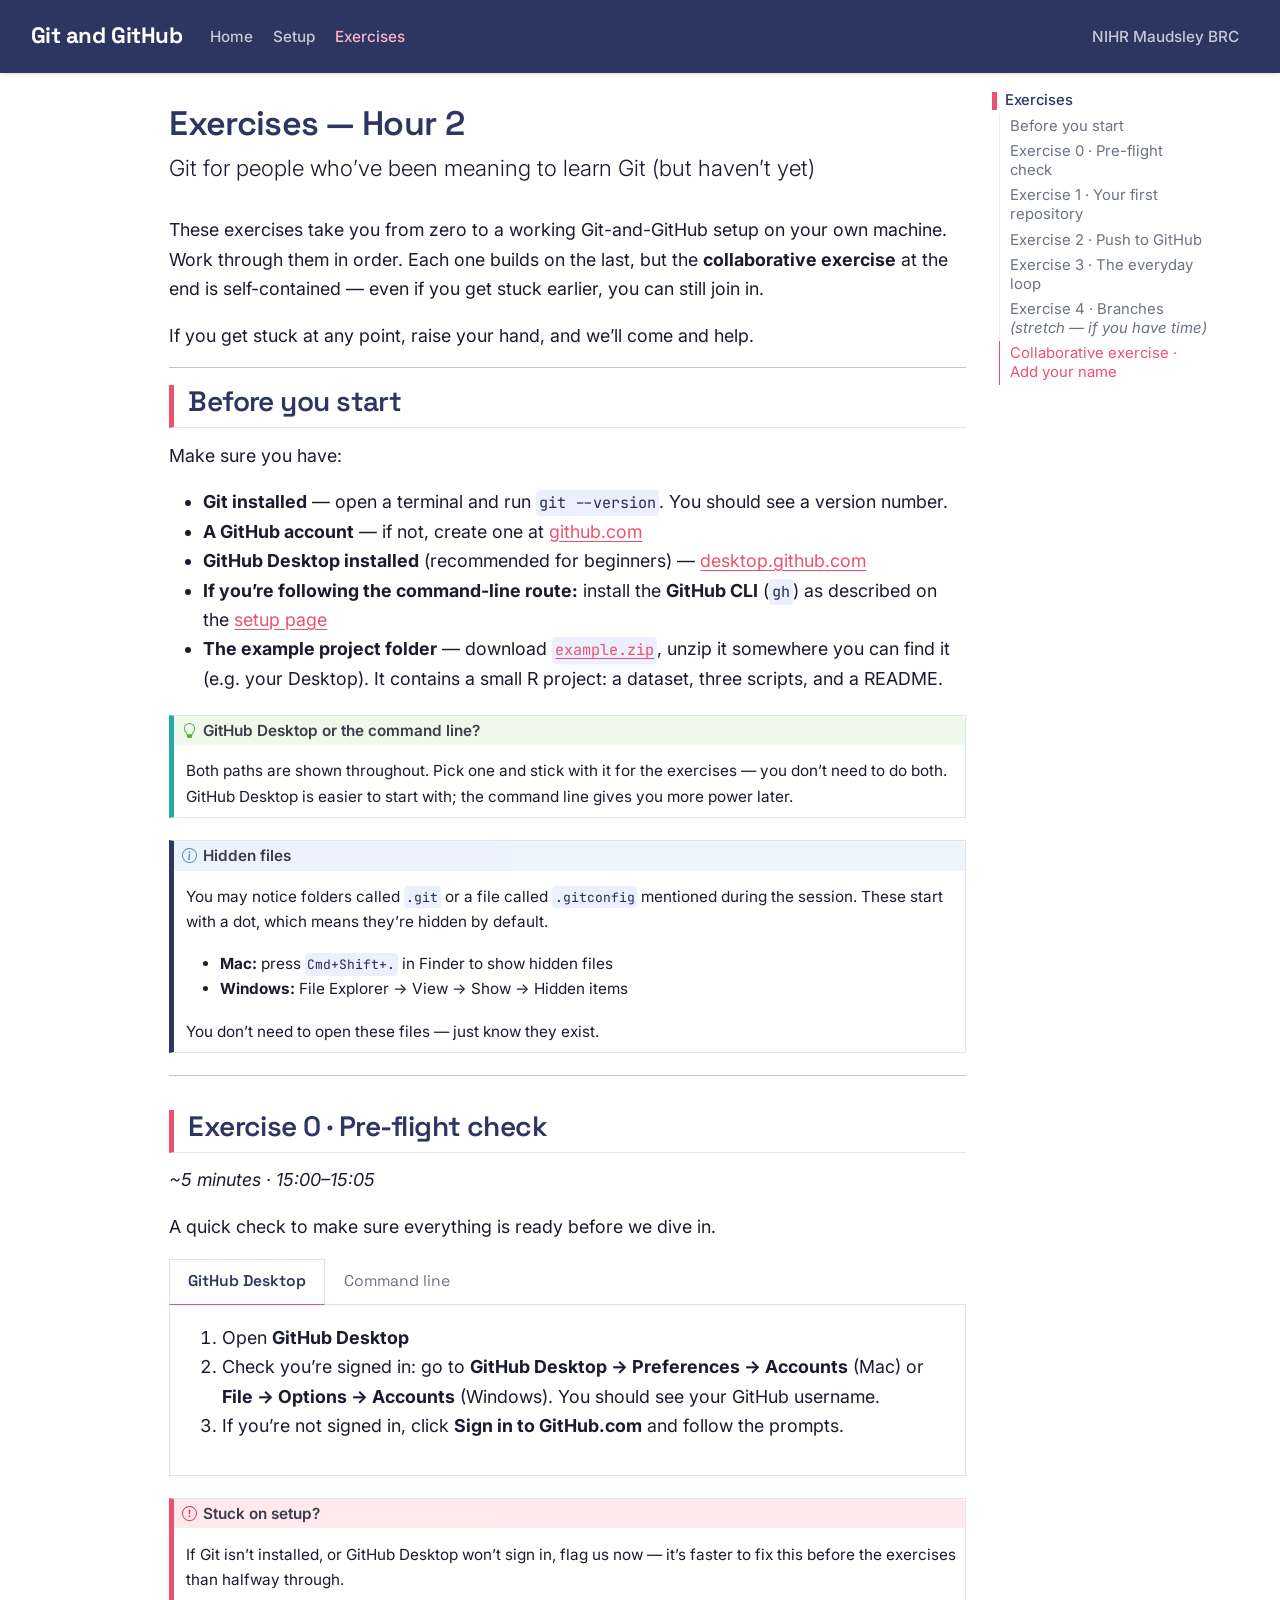
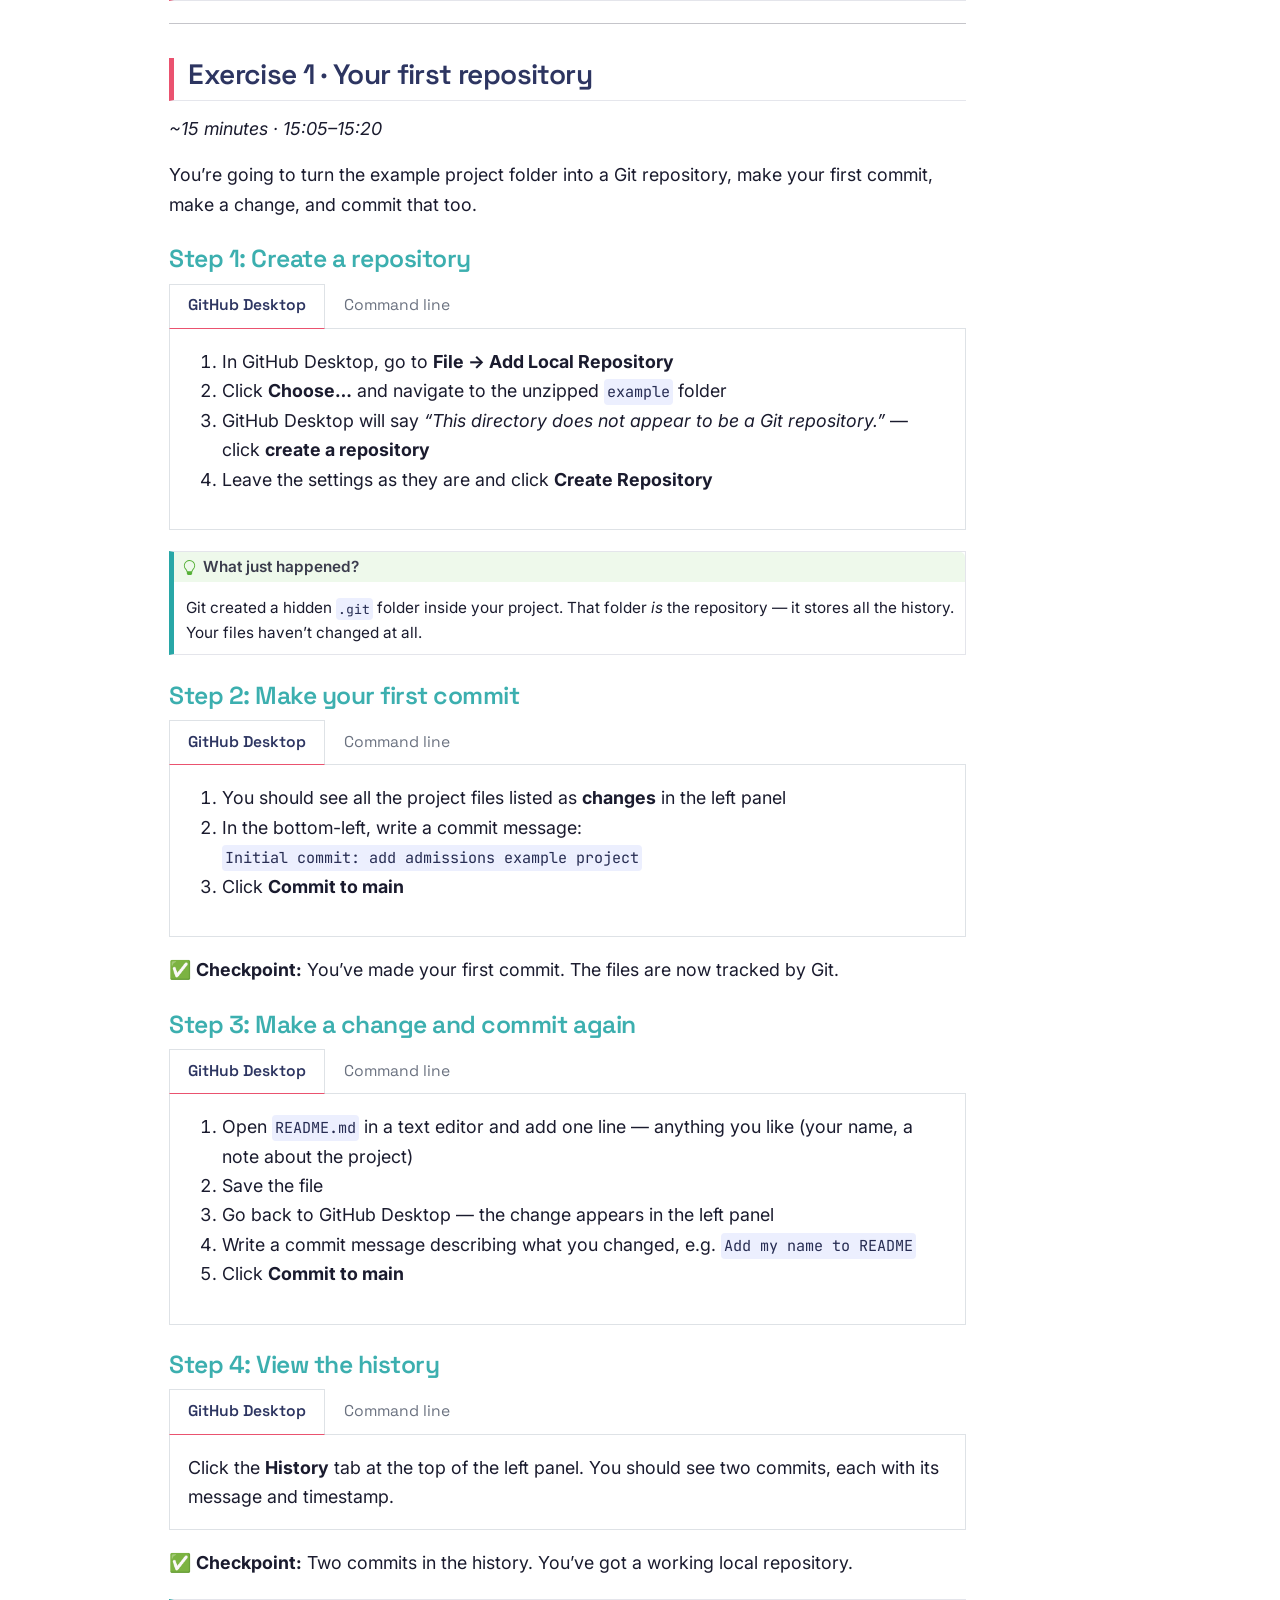
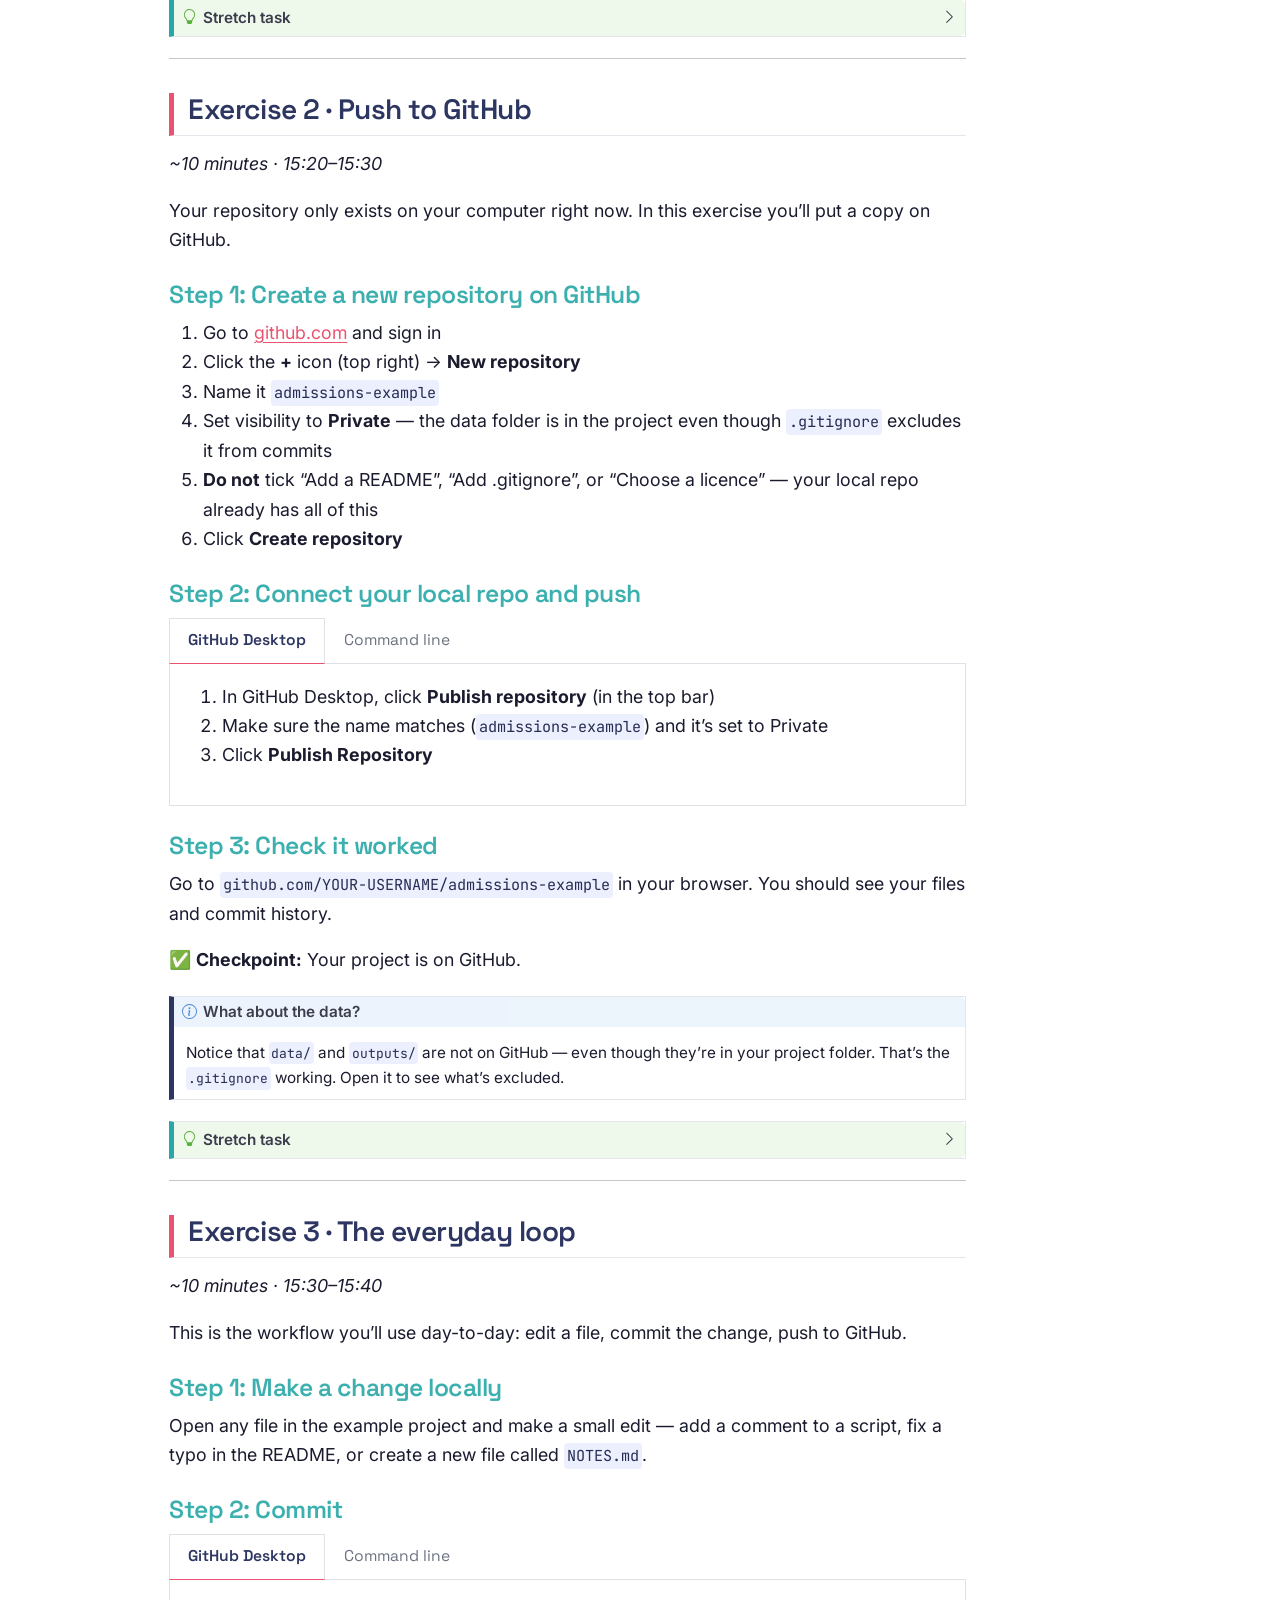
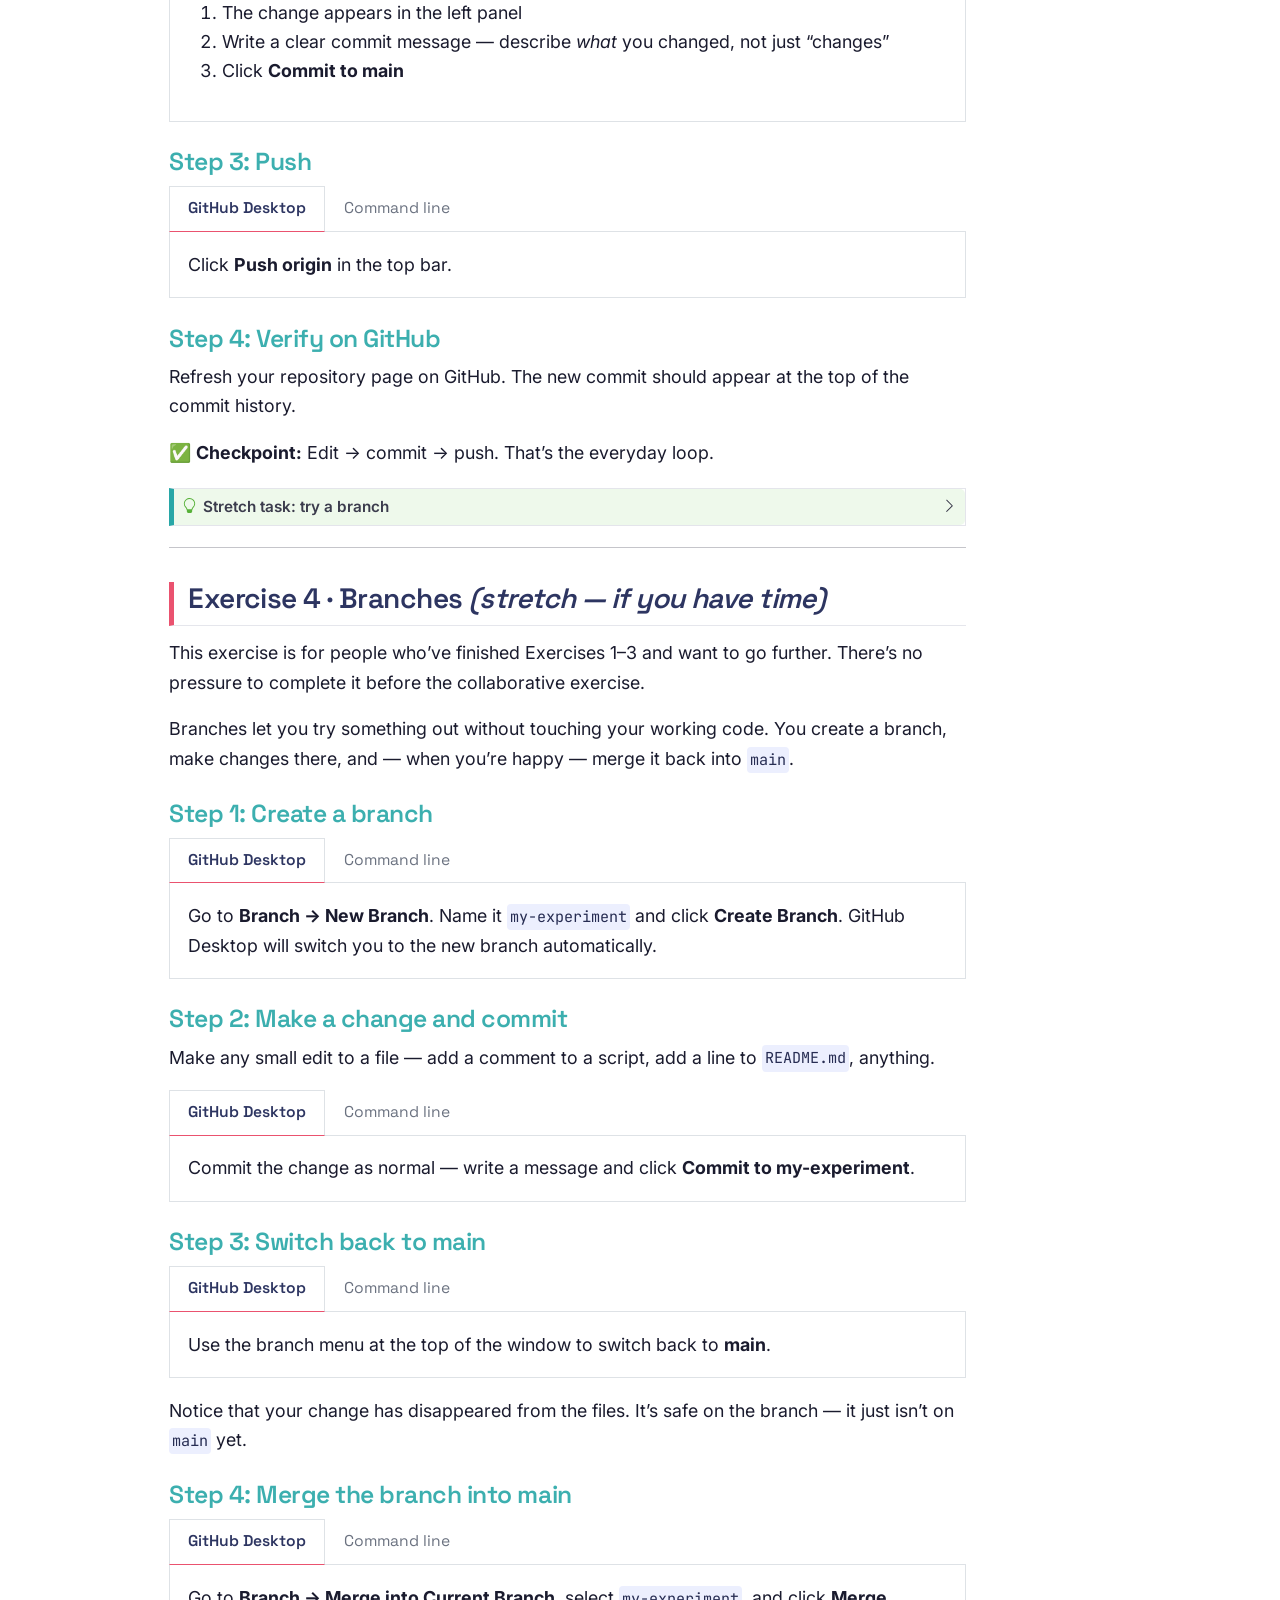
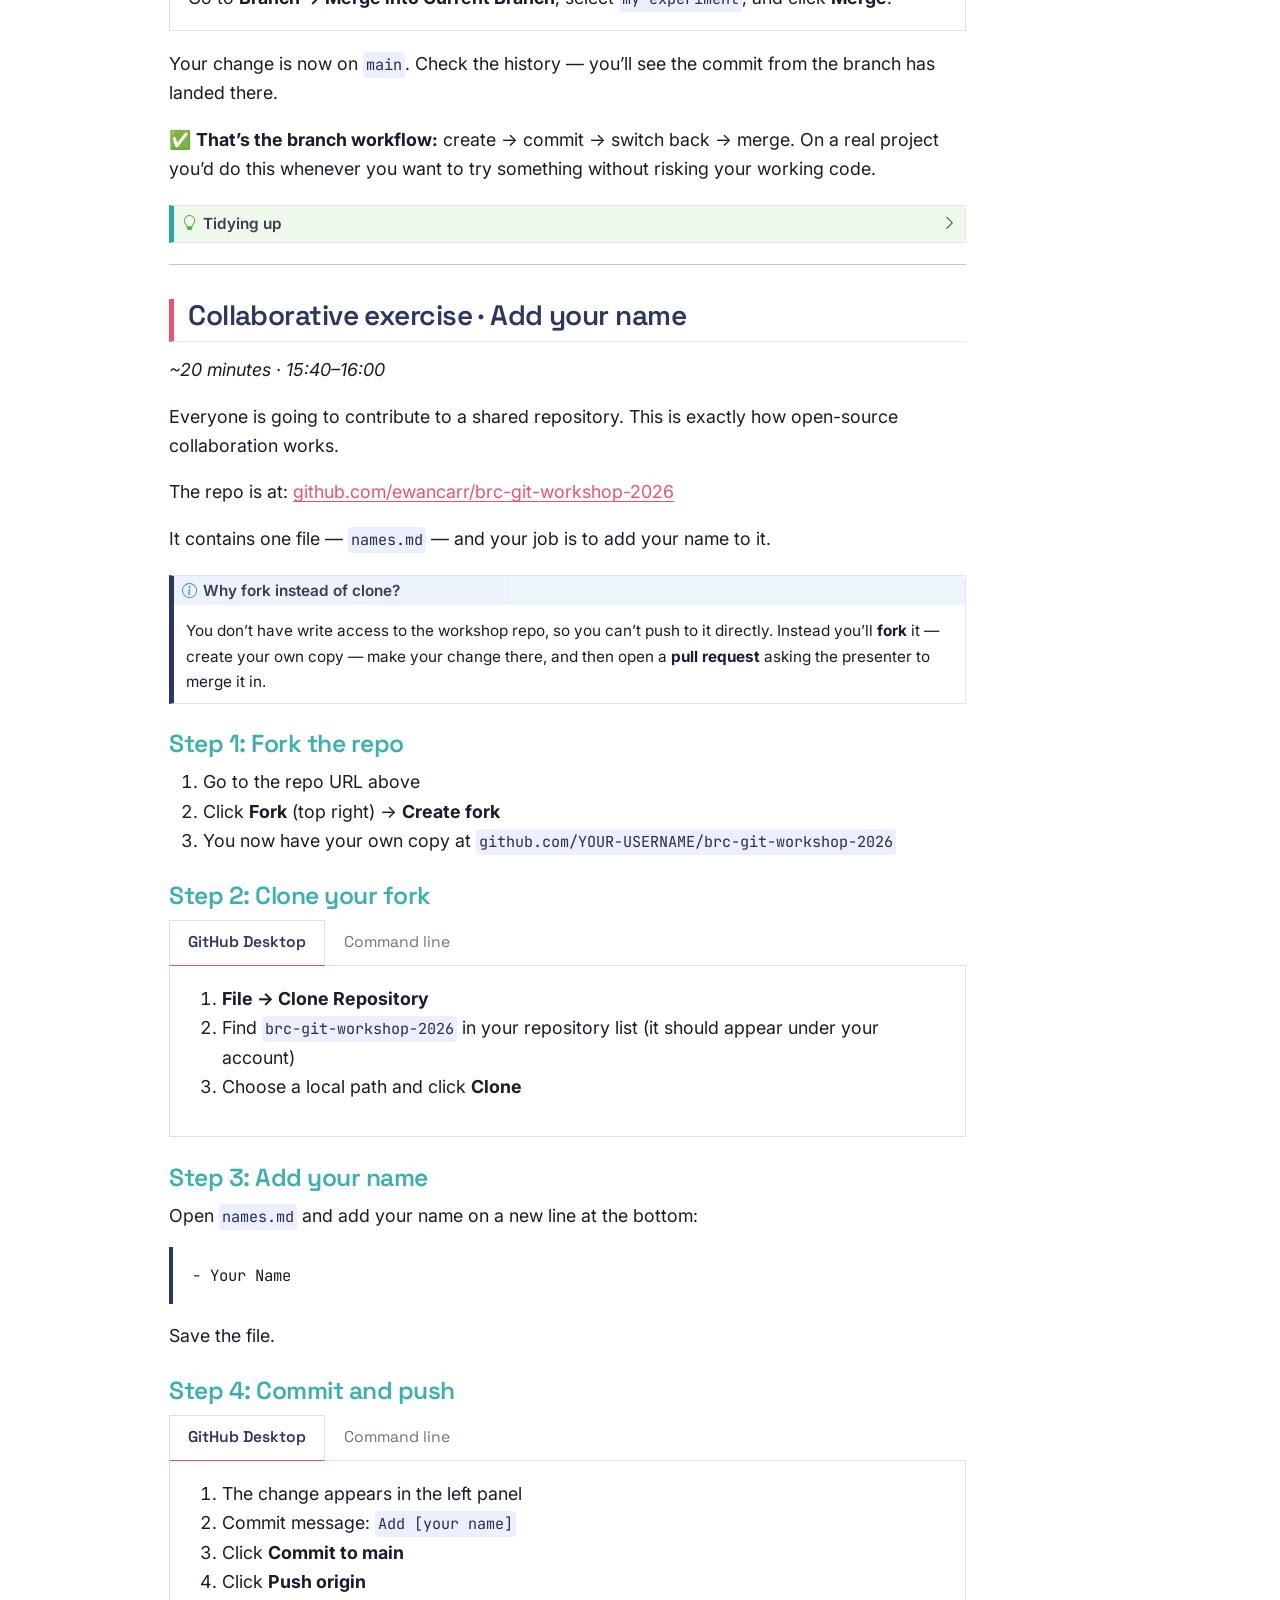
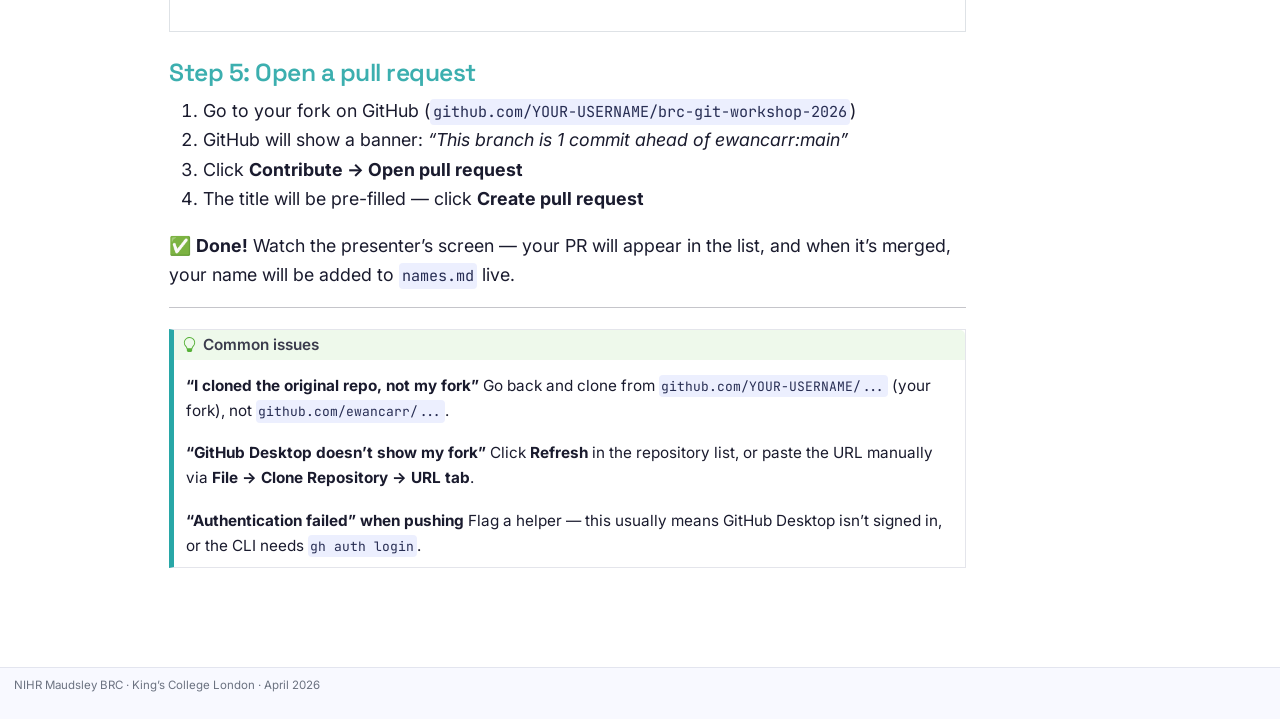
==== commit c42e9417: "Built site for gh-pages" ====
--- a/exercises.html
+++ b/exercises.html
@@ -7,7 +7,7 @@
 <meta name="viewport" content="width=device-width, initial-scale=1.0, user-scalable=yes">
 
 
-<title>Exercises — Hour 2 – Git workshop · NIHR Maudsley BRC</title>
+<title>Exercises — Hour 2 – Git and GitHub</title>
 <style>
 /* Default styles provided by pandoc.
 ** See https://pandoc.org/MANUAL.html#variables-for-html for config info.
@@ -77,7 +77,7 @@
 <link href="site_libs/quarto-html/quarto-syntax-highlighting-7fde21fbbed941212ff23fc867eda995.css" rel="stylesheet" id="quarto-text-highlighting-styles">
 <script src="site_libs/bootstrap/bootstrap.min.js"></script>
 <link href="site_libs/bootstrap/bootstrap-icons.css" rel="stylesheet">
-<link href="site_libs/bootstrap/bootstrap-3fadc6c40564baed3ffd0f9ff71109e2.min.css" rel="stylesheet" append-hash="true" id="quarto-bootstrap" data-mode="light">
+<link href="site_libs/bootstrap/bootstrap-53d6c29dcf2f79cc6dfaacf0dc2dd3c2.min.css" rel="stylesheet" append-hash="true" id="quarto-bootstrap" data-mode="light">
 <script id="quarto-search-options" type="application/json">{
   "location": "navbar",
   "copy-button": false,
@@ -117,10 +117,9 @@
       <div class="navbar-container container-fluid">
       <div class="navbar-brand-container mx-auto">
     <a class="navbar-brand" href="./index.html">
-    <span class="navbar-title">Git workshop · NIHR Maudsley BRC</span>
+    <span class="navbar-title">Git and GitHub</span>
     </a>
   </div>
-            <div id="quarto-search" class="" title="Search"></div>
           <button class="navbar-toggler" type="button" data-bs-toggle="collapse" data-bs-target="#navbarCollapse" aria-controls="navbarCollapse" role="menu" aria-expanded="false" aria-label="Toggle navigation" onclick="if (window.quartoToggleHeadroom) { window.quartoToggleHeadroom(); }">
   <span class="navbar-toggler-icon"></span>
 </button>
@@ -139,6 +138,12 @@
 <span class="menu-text">Exercises</span></a>
   </li>  
 </ul>
+            <ul class="navbar-nav navbar-nav-scroll ms-auto">
+  <li class="nav-item">
+    <a class="nav-link" href="https://www.maudsleybrc.nihr.ac.uk"> 
+<span class="menu-text">NIHR Maudsley BRC</span></a>
+  </li>  
+</ul>
           </div> <!-- /navcollapse -->
             <div class="quarto-navbar-tools">
 </div>
@@ -160,7 +165,7 @@
   <li><a href="#ex2" id="toc-ex2" class="nav-link" data-scroll-target="#ex2">Exercise 2 · Push to GitHub</a></li>
   <li><a href="#ex3" id="toc-ex3" class="nav-link" data-scroll-target="#ex3">Exercise 3 · The everyday loop</a></li>
   <li><a href="#ex4" id="toc-ex4" class="nav-link" data-scroll-target="#ex4">Exercise 4 · Branches <em>(stretch — if you have time)</em></a></li>
-  <li><a href="#finale" id="toc-finale" class="nav-link" data-scroll-target="#finale">Collaborative finale · Add your name</a></li>
+  <li><a href="#collaborative-exercise-add-your-name" id="toc-collaborative-exercise-add-your-name" class="nav-link" data-scroll-target="#collaborative-exercise-add-your-name">Collaborative exercise · Add your name</a></li>
   </ul>
 </nav>
     </div>
@@ -187,7 +192,7 @@
 </header>
 
 
-<p>These exercises take you from zero to a working Git-and-GitHub setup on your own machine. Work through them in order. Each one builds on the last, but the <strong>collaborative finale</strong> at the end is self-contained — even if you get stuck earlier, you can still join in.</p>
+<p>These exercises take you from zero to a working Git-and-GitHub setup on your own machine. Work through them in order. Each one builds on the last, but the <strong>collaborative exercise</strong> at the end is self-contained — even if you get stuck earlier, you can still join in.</p>
 <p>If you get stuck at any point, raise your hand, and we’ll come and help.</p>
 <hr>
 <section id="before-you-start" class="level2">
@@ -197,6 +202,7 @@
 <li><strong>Git installed</strong> — open a terminal and run <code>git --version</code>. You should see a version number.</li>
 <li><strong>A GitHub account</strong> — if not, create one at <a href="https://github.com">github.com</a></li>
 <li><strong>GitHub Desktop installed</strong> (recommended for beginners) — <a href="https://desktop.github.com">desktop.github.com</a></li>
+<li><strong>If you’re following the command-line route:</strong> install the <strong>GitHub CLI</strong> (<code>gh</code>) as described on the <a href="./setup.html#github-desktop">setup page</a></li>
 <li><strong>The example project folder</strong> — download <a href="example.zip"><code>example.zip</code></a>, unzip it somewhere you can find it (e.g.&nbsp;your Desktop). It contains a small R project: a dataset, three scripts, and a README.</li>
 </ul>
 <div class="callout callout-style-default callout-tip callout-titled">
@@ -254,7 +260,7 @@
 <p>You should see something like <code>git version 2.44.0</code>.</p></li>
 <li><p>Check you’re authenticated with GitHub:</p>
 <div class="code-copy-outer-scaffold"><div class="sourceCode" id="cb2"><pre class="sourceCode bash code-with-copy"><code class="sourceCode bash"><span id="cb2-1"><a href="#cb2-1" aria-hidden="true" tabindex="-1"></a><span class="ex">gh</span> auth status</span></code></pre></div><button title="Copy to Clipboard" class="code-copy-button"><i class="bi"></i></button></div>
-<p>If you see <code>Logged in to github.com</code>, you’re ready. If not, run:</p>
+<p>If you get <code>gh: command not found</code>, go back to the <a href="./setup.html#github-desktop">setup page</a> and install the GitHub CLI first. If you see <code>Logged in to github.com</code>, you’re ready. If not, run:</p>
 <div class="code-copy-outer-scaffold"><div class="sourceCode" id="cb3"><pre class="sourceCode bash code-with-copy"><code class="sourceCode bash"><span id="cb3-1"><a href="#cb3-1" aria-hidden="true" tabindex="-1"></a><span class="ex">gh</span> auth login</span></code></pre></div><button title="Copy to Clipboard" class="code-copy-button"><i class="bi"></i></button></div>
 <p>and follow the prompts.</p></li>
 </ol>
@@ -549,7 +555,7 @@
 </section>
 <section id="ex4" class="level2">
 <h2 class="anchored" data-anchor-id="ex4">Exercise 4 · Branches <em>(stretch — if you have time)</em></h2>
-<p>This exercise is for people who’ve finished Exercises 1–3 and want to go further. There’s no pressure to complete it before the finale.</p>
+<p>This exercise is for people who’ve finished Exercises 1–3 and want to go further. There’s no pressure to complete it before the collaborative exercise.</p>
 <p>Branches let you try something out without touching your working code. You create a branch, make changes there, and — when you’re happy — merge it back into <code>main</code>.</p>
 <section id="step-1-create-a-branch" class="level3">
 <h3 class="anchored" data-anchor-id="step-1-create-a-branch">Step 1: Create a branch</h3>
@@ -632,8 +638,8 @@
 <hr>
 </section>
 </section>
-<section id="finale" class="level2">
-<h2 class="anchored" data-anchor-id="finale">Collaborative finale · Add your name</h2>
+<section id="collaborative-exercise-add-your-name" class="level2">
+<h2 class="anchored" data-anchor-id="collaborative-exercise-add-your-name">Collaborative exercise · Add your name</h2>
 <p><em>~20 minutes · 15:40–16:00</em></p>
 <p>Everyone is going to contribute to a shared repository. This is exactly how open-source collaboration works.</p>
 <p>The repo is at: <strong><a href="https://github.com/ewancarr/brc-git-workshop-2026">github.com/ewancarr/brc-git-workshop-2026</a></strong></p>
@@ -809,7 +815,7 @@
     }
       var localhostRegex = new RegExp(/^(?:http|https):\/\/localhost\:?[0-9]*\//);
       var mailtoRegex = new RegExp(/^mailto:/);
-        var filterRegex = new RegExp('/' + window.location.host + '/');
+        var filterRegex = new RegExp("https:\/\/ewancarr\.github\.io\/brc-git-workshop-2026\/");
       var isInternal = (href) => {
           return filterRegex.test(href) || localhostRegex.test(href) || mailtoRegex.test(href);
       }
